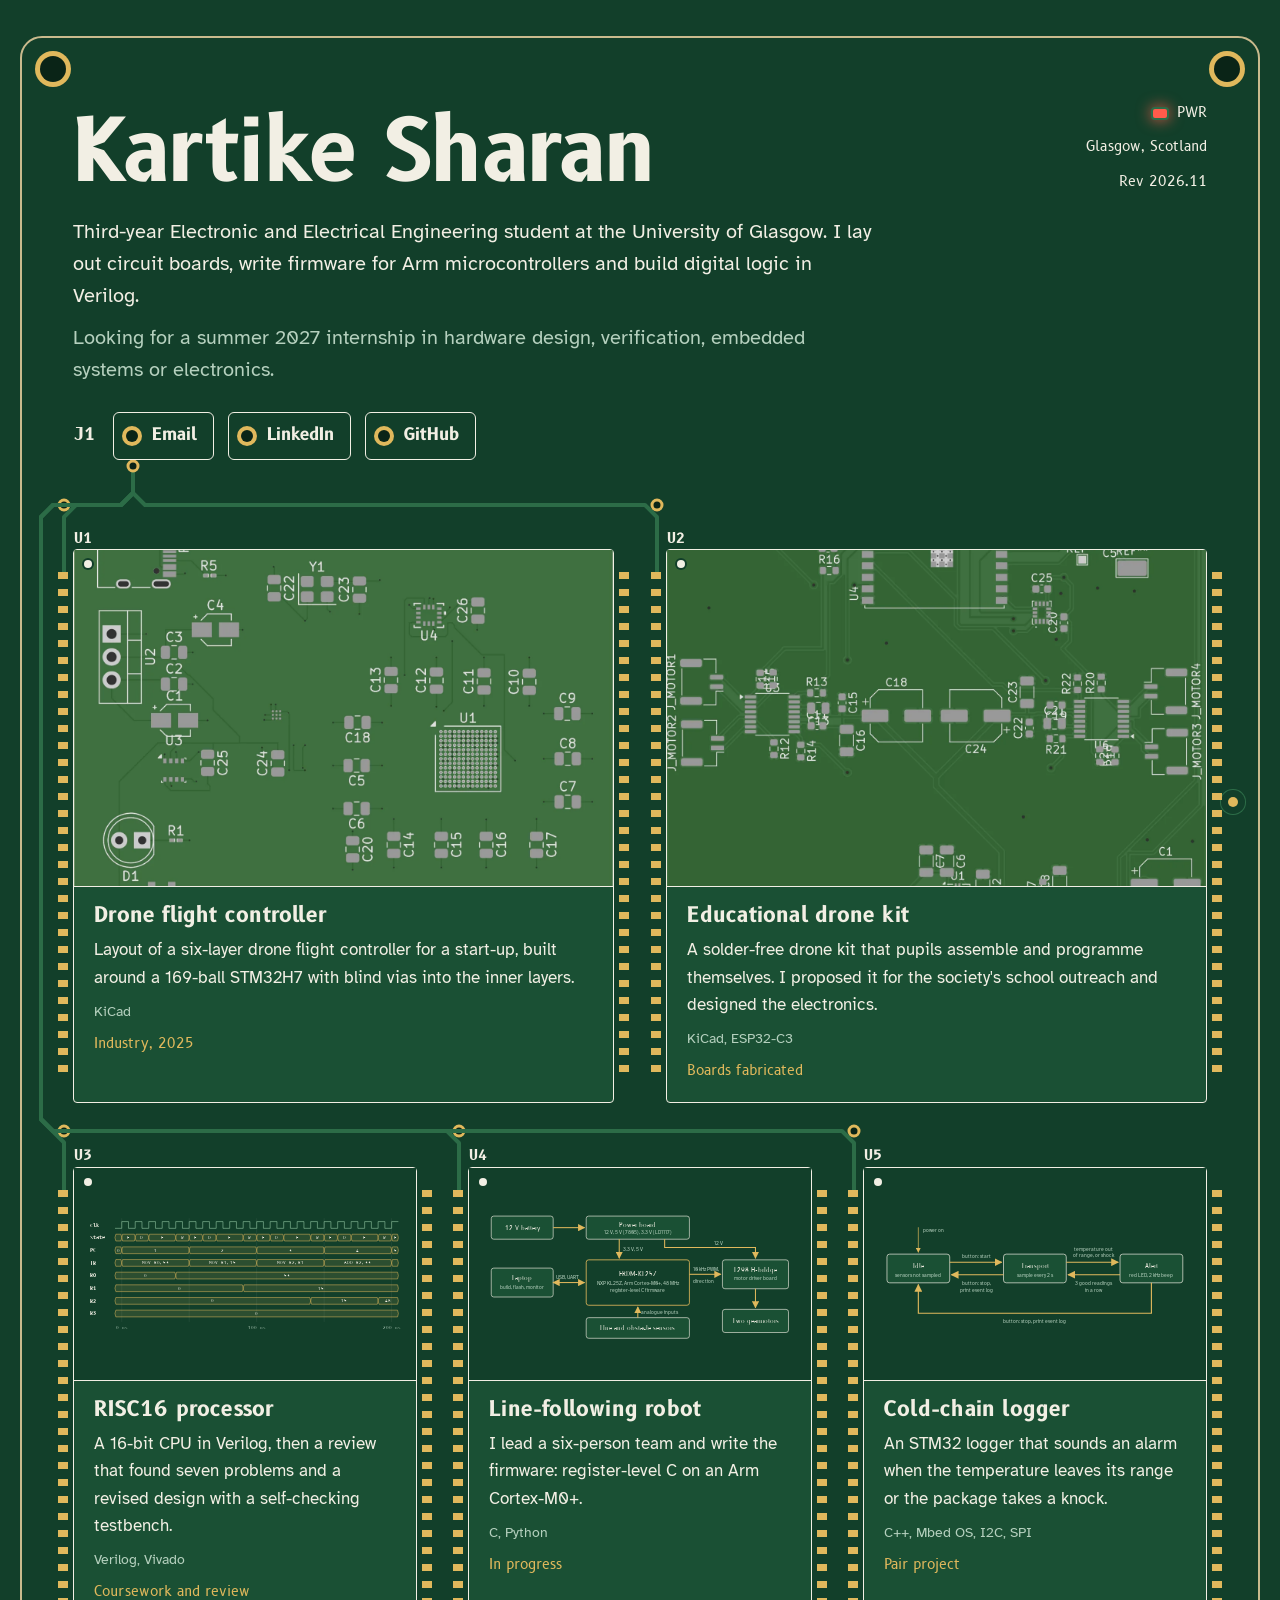
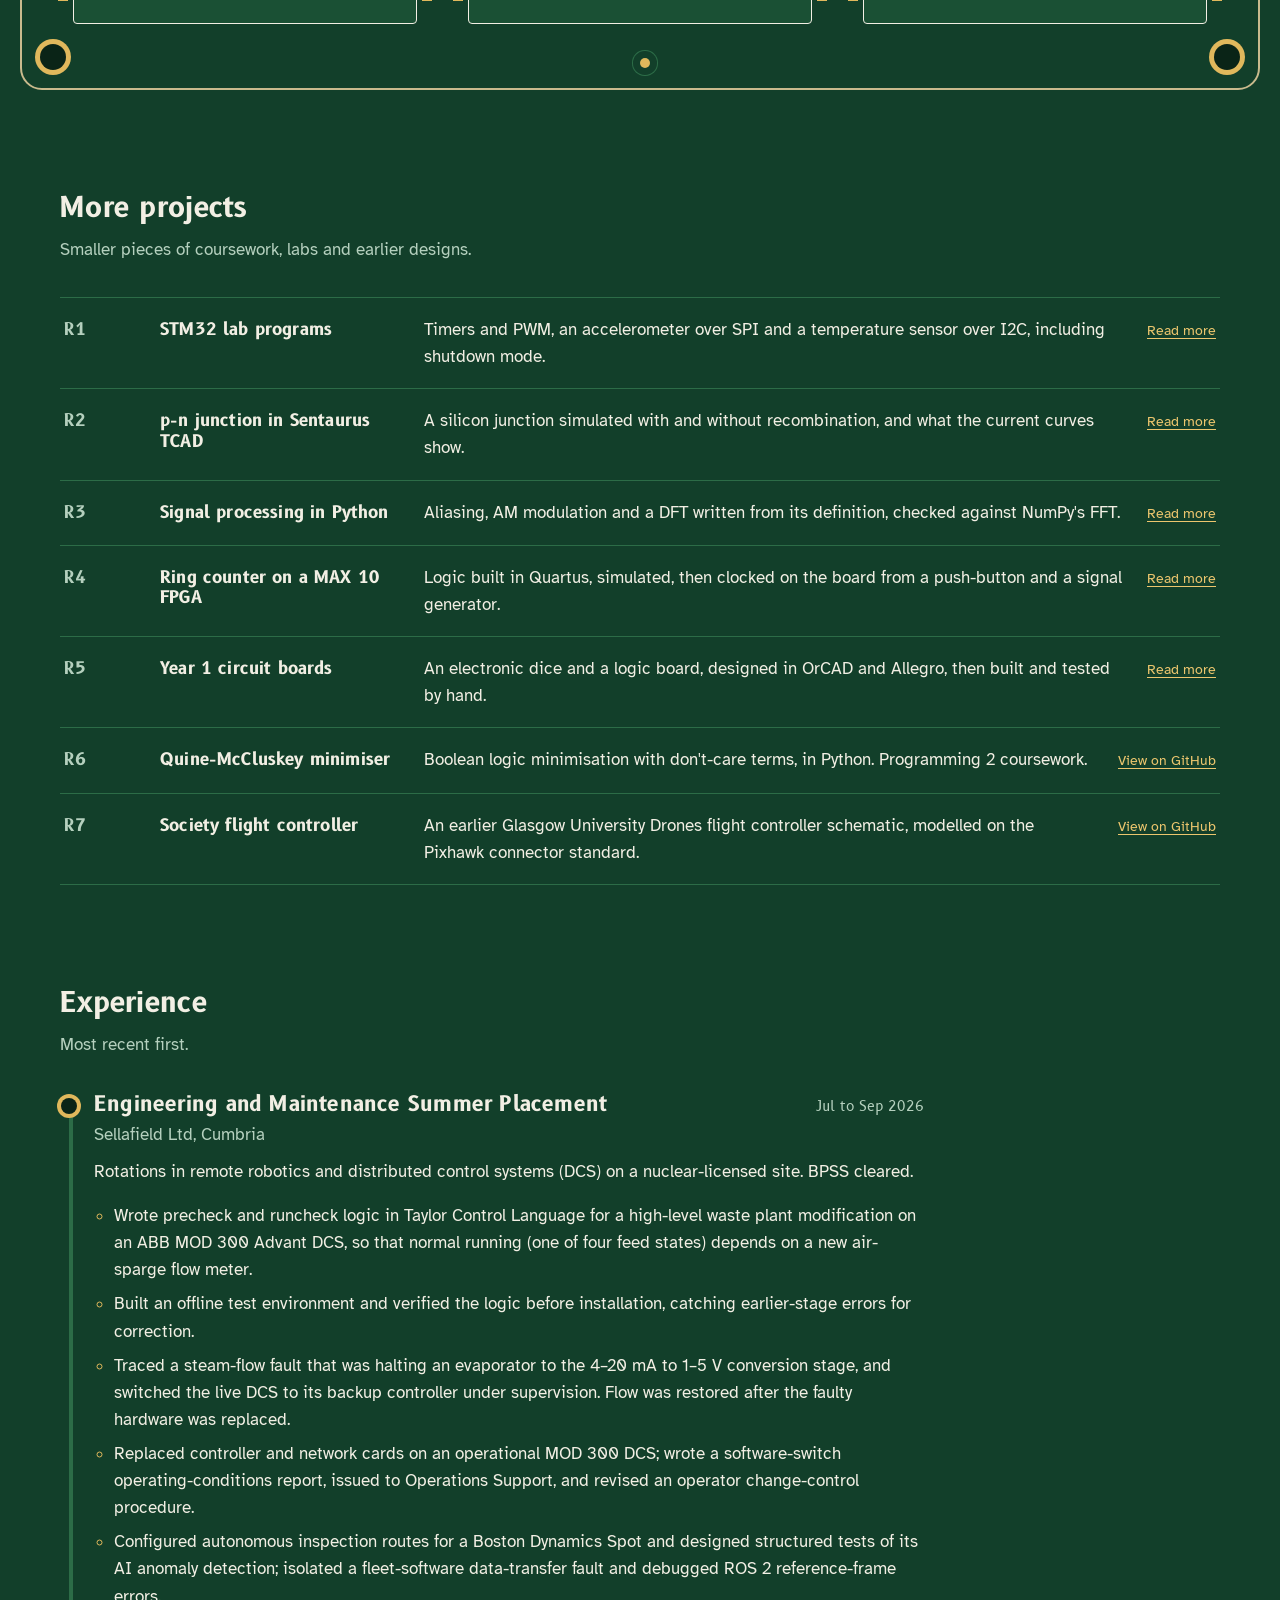
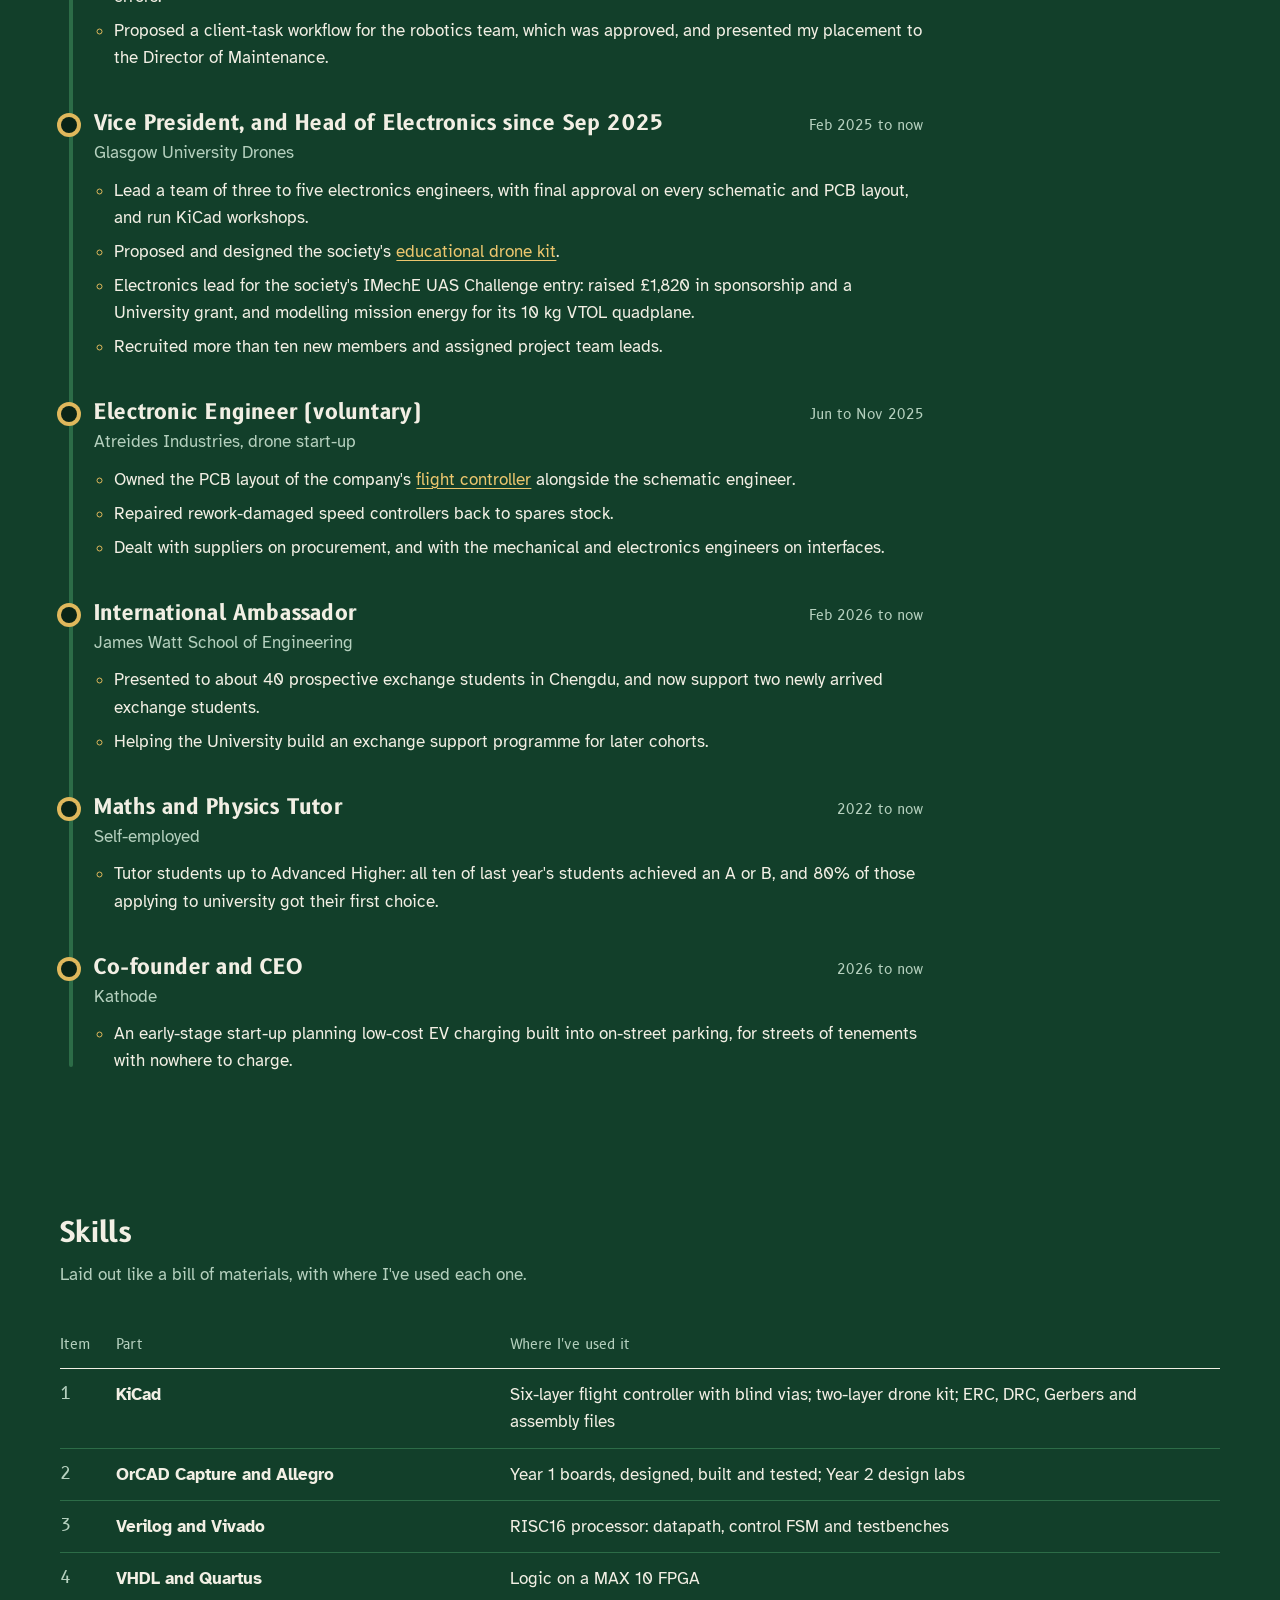
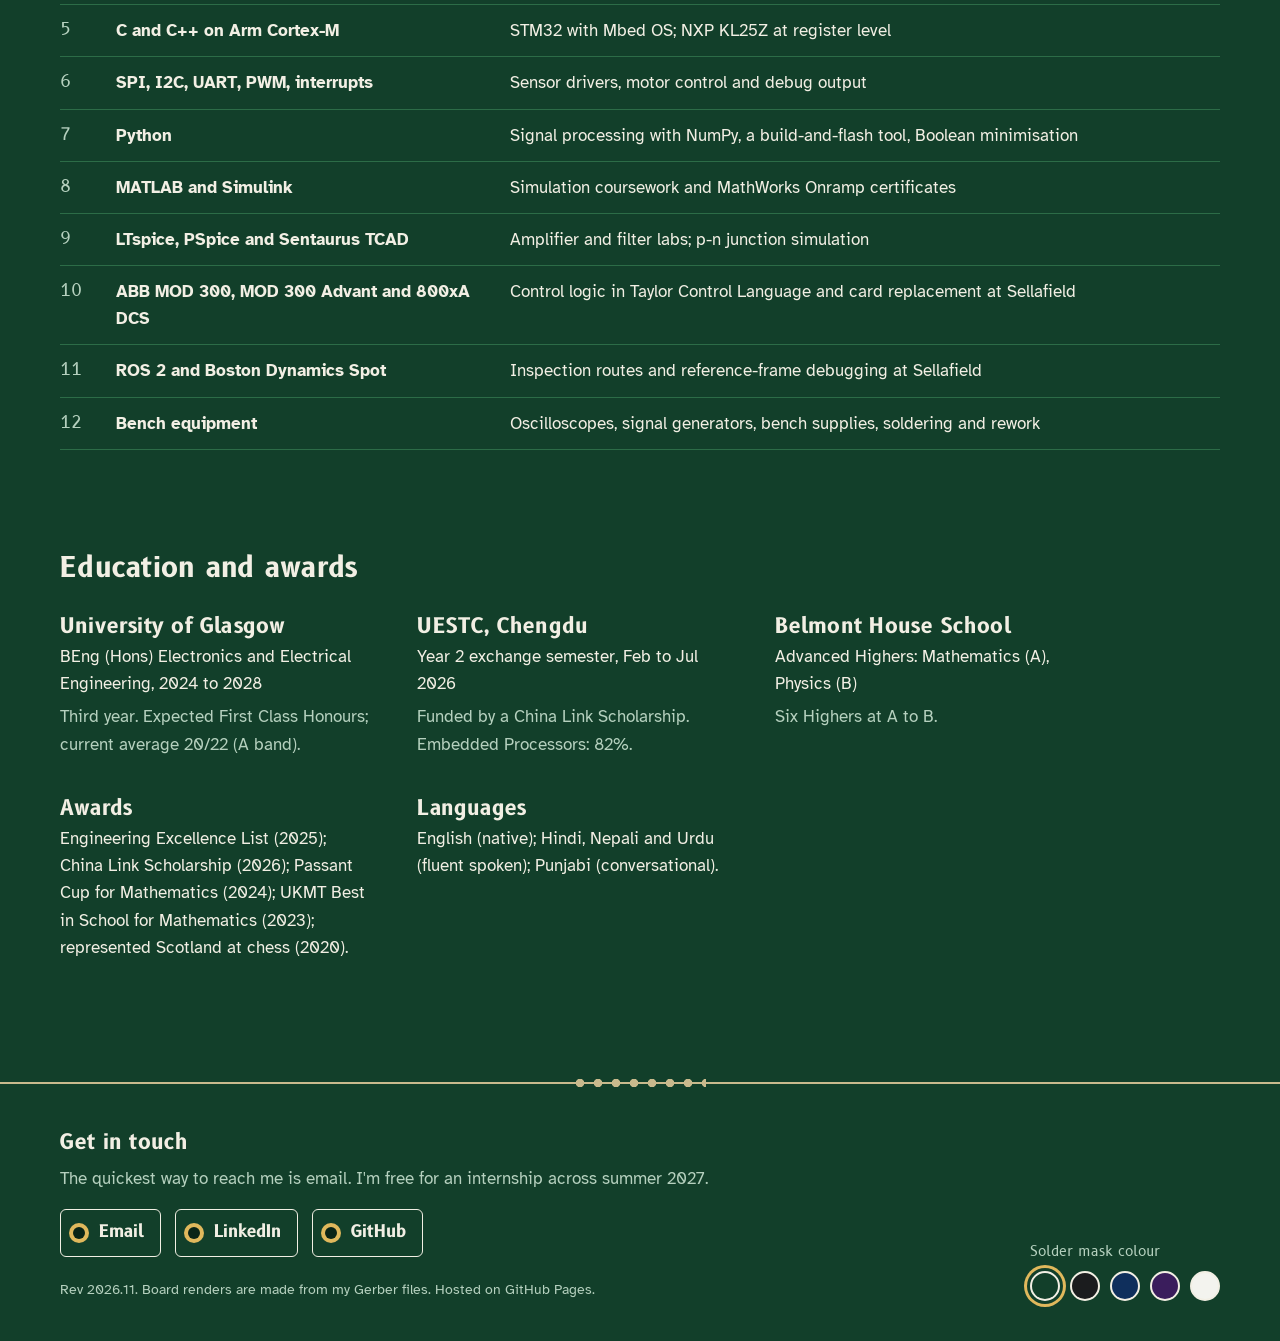
==== index.html @ c11e2cba "Portfolio site: PCB-themed home page and ten project pages" ====
<!doctype html>
<html lang="en-GB">
<head>
<meta charset="utf-8">
<meta name="viewport" content="width=device-width, initial-scale=1">
<title>Kartike Sharan: electronics, embedded systems and digital design</title>
<meta name="description" content="Kartike Sharan, a third-year Electronic and Electrical Engineering student at the University of Glasgow: PCB design, embedded firmware and digital hardware.">
<meta name="author" content="Kartike Sharan">
<meta name="theme-color" content="#123f2a">
<link rel="canonical" href="https://kartikesharan.github.io/">
<meta property="og:type" content="website">
<meta property="og:title" content="Kartike Sharan: electronics, embedded systems and digital design">
<meta property="og:description" content="Kartike Sharan, a third-year Electronic and Electrical Engineering student at the University of Glasgow: PCB design, embedded firmware and digital hardware.">
<meta property="og:url" content="https://kartikesharan.github.io/">
<meta property="og:image" content="https://kartikesharan.github.io/assets/img/og.png">
<meta name="twitter:card" content="summary_large_image">
<link rel="icon" href="favicon.svg" type="image/svg+xml">
<link rel="preload" href="assets/fonts/b612-latin-700-normal.woff2" as="font" type="font/woff2" crossorigin>
<link rel="preload" href="assets/fonts/atkinson-hyperlegible-latin-400-normal.woff2" as="font" type="font/woff2" crossorigin>
<link rel="stylesheet" href="assets/css/site.css">
<script>try{var m=localStorage.getItem('mask');if(m&&m!=='green')document.documentElement.setAttribute('data-mask',m);}catch(e){}</script>
</head>
<body>
<a class="skip" href="#main">Skip to content</a>
<main id="main">
<div class="board" id="projects">
  <span class="hole tl" aria-hidden="true"></span><span class="hole tr" aria-hidden="true"></span>
  <span class="hole bl" aria-hidden="true"></span><span class="hole br" aria-hidden="true"></span>
  <span class="fid a" aria-hidden="true"></span><span class="fid b" aria-hidden="true"></span>
  <svg class="traces" aria-hidden="true"></svg>
  <header class="titleblock">
    <div>
      <h1>Kartike Sharan</h1>
      <p class="intro">Third-year Electronic and Electrical Engineering student at the University of Glasgow. I lay out circuit boards, write firmware for Arm microcontrollers and build digital logic in Verilog.</p>
      <p class="intro">Looking for a summer 2027 internship in hardware design, verification, embedded systems or electronics.</p>
      <div class="connector">
  <span class="ref" aria-hidden="true">J1</span>
  <a class="pad-link" href="mailto:&#75;&#97;&#114;&#116;&#105;&#107;&#101;&#83;&#104;&#97;&#114;&#97;&#110;&#48;&#55;&#64;&#103;&#109;&#97;&#105;&#108;&#46;&#99;&#111;&#109;">Email</a>
  <a class="pad-link" href="https://www.linkedin.com/in/kartike-sharan/" rel="me">LinkedIn</a>
  <a class="pad-link" href="https://github.com/KartikeSharan" rel="me">GitHub</a>
</div>
    </div>
    <div class="status" aria-hidden="true">
      <span class="led"><i></i>PWR</span>
      <span>Glasgow, Scotland</span>
      <span>Rev 2026.11</span>
    </div>
  </header>
  <h2 class="label" style="position:absolute;width:1px;height:1px;overflow:hidden;clip:rect(0 0 0 0)">Projects</h2>
  <div class="parts">
<div class="part big">
  <a class="fp" href="projects/flight-controller.html">
    <span class="desig" aria-hidden="true">U1</span><span class="pin1" aria-hidden="true"></span>
    <figure><img src="assets/img/fc-top.webp" alt="" loading="eager"></figure>
    <div class="body">
      <h3>Drone flight controller</h3>
      <p>Layout of a six-layer drone flight controller for a start-up, built around a 169-ball STM32H7 with blind vias into the inner layers.</p>
      <p class="tools">KiCad</p>
      <span class="state">Industry, 2025</span>
    </div>
  </a>
</div>
<div class="part big">
  <a class="fp" href="projects/drone-kit.html">
    <span class="desig" aria-hidden="true">U2</span><span class="pin1" aria-hidden="true"></span>
    <figure><img src="assets/img/devkit-top.webp" alt="" loading="eager"></figure>
    <div class="body">
      <h3>Educational drone kit</h3>
      <p>A solder-free drone kit that pupils assemble and programme themselves. I proposed it for the society's school outreach and designed the electronics.</p>
      <p class="tools">KiCad, ESP32-C3</p>
      <span class="state">Boards fabricated</span>
    </div>
  </a>
</div>
<div class="part ">
  <a class="fp" href="projects/risc16-cpu.html">
    <span class="desig" aria-hidden="true">U3</span><span class="pin1" aria-hidden="true"></span>
    <figure><svg xmlns="http://www.w3.org/2000/svg" viewBox="0 0 744 274" class="wave" aria-hidden="true"><title>Waveform of the first four instructions</title>
<line class="wv-grid" x1="80.0" y1="4" x2="80.0" y2="250"/>
<line class="wv-grid" x1="240.0" y1="4" x2="240.0" y2="250"/>
<line class="wv-grid" x1="400.0" y1="4" x2="400.0" y2="250"/>
<line class="wv-grid" x1="560.0" y1="4" x2="560.0" y2="250"/>
<line class="wv-grid" x1="720.0" y1="4" x2="720.0" y2="250"/>
<text class="wv-name" x="4" y="24">clk</text>
<path class="wv-clk" d="M64.0,28 H80.0 V12 H96.0 V28 H112.0 V12 H128.0 V28 H144.0 V12 H160.0 V28 H176.0 V12 H192.0 V28 H208.0 V12 H224.0 V28 H240.0 V12 H256.0 V28 H272.0 V12 H288.0 V28 H304.0 V12 H320.0 V28 H336.0 V12 H352.0 V28 H368.0 V12 H384.0 V28 H400.0 V12 H416.0 V28 H432.0 V12 H448.0 V28 H464.0 V12 H480.0 V28 H496.0 V12 H512.0 V28 H528.0 V12 H544.0 V28 H560.0 V12 H576.0 V28 H592.0 V12 H608.0 V28 H624.0 V12 H640.0 V28 H656.0 V12 H672.0 V28 H688.0 V12 H704.0 V28 H720.0 V12 H736.0"/>
<text class="wv-name" x="4" y="54">state</text>
<path class="wv-bus" d="M66.0,42 H78.0 L80.0,50 L78.0,58 H66.0 L64.0,50 Z"/>
<path class="wv-bus" d="M82.0,42 H110.0 L112.0,50 L110.0,58 H82.0 L80.0,50 Z"/>
<text class="wv-val" x="96.0" y="53.5" text-anchor="middle">F</text>
<path class="wv-bus" d="M114.0,42 H142.0 L144.0,50 L142.0,58 H114.0 L112.0,50 Z"/>
<text class="wv-val" x="128.0" y="53.5" text-anchor="middle">D</text>
<path class="wv-bus" d="M146.0,42 H206.0 L208.0,50 L206.0,58 H146.0 L144.0,50 Z"/>
<text class="wv-val" x="176.0" y="53.5" text-anchor="middle">E</text>
<path class="wv-bus" d="M210.0,42 H238.0 L240.0,50 L238.0,58 H210.0 L208.0,50 Z"/>
<text class="wv-val" x="224.0" y="53.5" text-anchor="middle">W</text>
<path class="wv-bus" d="M242.0,42 H270.0 L272.0,50 L270.0,58 H242.0 L240.0,50 Z"/>
<text class="wv-val" x="256.0" y="53.5" text-anchor="middle">F</text>
<path class="wv-bus" d="M274.0,42 H302.0 L304.0,50 L302.0,58 H274.0 L272.0,50 Z"/>
<text class="wv-val" x="288.0" y="53.5" text-anchor="middle">D</text>
<path class="wv-bus" d="M306.0,42 H366.0 L368.0,50 L366.0,58 H306.0 L304.0,50 Z"/>
<text class="wv-val" x="336.0" y="53.5" text-anchor="middle">E</text>
<path class="wv-bus" d="M370.0,42 H398.0 L400.0,50 L398.0,58 H370.0 L368.0,50 Z"/>
<text class="wv-val" x="384.0" y="53.5" text-anchor="middle">W</text>
<path class="wv-bus" d="M402.0,42 H430.0 L432.0,50 L430.0,58 H402.0 L400.0,50 Z"/>
<text class="wv-val" x="416.0" y="53.5" text-anchor="middle">F</text>
<path class="wv-bus" d="M434.0,42 H462.0 L464.0,50 L462.0,58 H434.0 L432.0,50 Z"/>
<text class="wv-val" x="448.0" y="53.5" text-anchor="middle">D</text>
<path class="wv-bus" d="M466.0,42 H526.0 L528.0,50 L526.0,58 H466.0 L464.0,50 Z"/>
<text class="wv-val" x="496.0" y="53.5" text-anchor="middle">E</text>
<path class="wv-bus" d="M530.0,42 H558.0 L560.0,50 L558.0,58 H530.0 L528.0,50 Z"/>
<text class="wv-val" x="544.0" y="53.5" text-anchor="middle">W</text>
<path class="wv-bus" d="M562.0,42 H590.0 L592.0,50 L590.0,58 H562.0 L560.0,50 Z"/>
<text class="wv-val" x="576.0" y="53.5" text-anchor="middle">F</text>
<path class="wv-bus" d="M594.0,42 H622.0 L624.0,50 L622.0,58 H594.0 L592.0,50 Z"/>
<text class="wv-val" x="608.0" y="53.5" text-anchor="middle">D</text>
<path class="wv-bus" d="M626.0,42 H686.0 L688.0,50 L686.0,58 H626.0 L624.0,50 Z"/>
<text class="wv-val" x="656.0" y="53.5" text-anchor="middle">E</text>
<path class="wv-bus" d="M690.0,42 H718.0 L720.0,50 L718.0,58 H690.0 L688.0,50 Z"/>
<text class="wv-val" x="704.0" y="53.5" text-anchor="middle">W</text>
<path class="wv-bus" d="M722.0,42 H734.0 L736.0,50 L734.0,58 H722.0 L720.0,50 Z"/>
<text class="wv-val" x="728.0" y="53.5" text-anchor="middle">F</text>
<text class="wv-name" x="4" y="84">PC</text>
<path class="wv-bus" d="M66.0,72 H78.0 L80.0,80 L78.0,88 H66.0 L64.0,80 Z"/>
<text class="wv-val" x="72.0" y="83.5" text-anchor="middle">0</text>
<path class="wv-bus" d="M82.0,72 H238.0 L240.0,80 L238.0,88 H82.0 L80.0,80 Z"/>
<text class="wv-val" x="160.0" y="83.5" text-anchor="middle">1</text>
<path class="wv-bus" d="M242.0,72 H398.0 L400.0,80 L398.0,88 H242.0 L240.0,80 Z"/>
<text class="wv-val" x="320.0" y="83.5" text-anchor="middle">2</text>
<path class="wv-bus" d="M402.0,72 H558.0 L560.0,80 L558.0,88 H402.0 L400.0,80 Z"/>
<text class="wv-val" x="480.0" y="83.5" text-anchor="middle">3</text>
<path class="wv-bus" d="M562.0,72 H718.0 L720.0,80 L718.0,88 H562.0 L560.0,80 Z"/>
<text class="wv-val" x="640.0" y="83.5" text-anchor="middle">4</text>
<path class="wv-bus" d="M722.0,72 H734.0 L736.0,80 L734.0,88 H722.0 L720.0,80 Z"/>
<text class="wv-val" x="728.0" y="83.5" text-anchor="middle">5</text>
<text class="wv-name" x="4" y="114">IR</text>
<path class="wv-bus" d="M66.0,102 H78.0 L80.0,110 L78.0,118 H66.0 L64.0,110 Z"/>
<path class="wv-bus" d="M82.0,102 H238.0 L240.0,110 L238.0,118 H82.0 L80.0,110 Z"/>
<text class="wv-val" x="160.0" y="113.5" text-anchor="middle">MOV R0,53</text>
<path class="wv-bus" d="M242.0,102 H398.0 L400.0,110 L398.0,118 H242.0 L240.0,110 Z"/>
<text class="wv-val" x="320.0" y="113.5" text-anchor="middle">MOV R1,15</text>
<path class="wv-bus" d="M402.0,102 H558.0 L560.0,110 L558.0,118 H402.0 L400.0,110 Z"/>
<text class="wv-val" x="480.0" y="113.5" text-anchor="middle">MOV R2,R1</text>
<path class="wv-bus" d="M562.0,102 H718.0 L720.0,110 L718.0,118 H562.0 L560.0,110 Z"/>
<text class="wv-val" x="640.0" y="113.5" text-anchor="middle">ADD R2,33</text>
<path class="wv-bus" d="M722.0,102 H734.0 L736.0,110 L734.0,118 H722.0 L720.0,110 Z"/>
<text class="wv-name" x="4" y="144">R0</text>
<path class="wv-bus" d="M66.0,132 H206.0 L208.0,140 L206.0,148 H66.0 L64.0,140 Z"/>
<text class="wv-val" x="136.0" y="143.5" text-anchor="middle">0</text>
<path class="wv-bus" d="M210.0,132 H734.0 L736.0,140 L734.0,148 H210.0 L208.0,140 Z"/>
<text class="wv-val" x="472.0" y="143.5" text-anchor="middle">53</text>
<text class="wv-name" x="4" y="174">R1</text>
<path class="wv-bus" d="M66.0,162 H366.0 L368.0,170 L366.0,178 H66.0 L64.0,170 Z"/>
<text class="wv-val" x="216.0" y="173.5" text-anchor="middle">0</text>
<path class="wv-bus" d="M370.0,162 H734.0 L736.0,170 L734.0,178 H370.0 L368.0,170 Z"/>
<text class="wv-val" x="552.0" y="173.5" text-anchor="middle">15</text>
<text class="wv-name" x="4" y="204">R2</text>
<path class="wv-bus" d="M66.0,192 H526.0 L528.0,200 L526.0,208 H66.0 L64.0,200 Z"/>
<text class="wv-val" x="296.0" y="203.5" text-anchor="middle">0</text>
<path class="wv-bus" d="M530.0,192 H686.0 L688.0,200 L686.0,208 H530.0 L528.0,200 Z"/>
<text class="wv-val" x="608.0" y="203.5" text-anchor="middle">15</text>
<path class="wv-bus" d="M690.0,192 H734.0 L736.0,200 L734.0,208 H690.0 L688.0,200 Z"/>
<text class="wv-val" x="712.0" y="203.5" text-anchor="middle">48</text>
<text class="wv-name" x="4" y="234">R3</text>
<path class="wv-bus" d="M66.0,222 H734.0 L736.0,230 L734.0,238 H66.0 L64.0,230 Z"/>
<text class="wv-val" x="400.0" y="233.5" text-anchor="middle">0</text>
<text class="wv-axis" x="80.0" y="266" text-anchor="middle">0 ns</text>
<text class="wv-axis" x="400.0" y="266" text-anchor="middle">100 ns</text>
<text class="wv-axis" x="720.0" y="266" text-anchor="middle">200 ns</text>
</svg></figure>
    <div class="body">
      <h3>RISC16 processor</h3>
      <p>A 16-bit CPU in Verilog, then a review that found seven problems and a revised design with a self-checking testbench.</p>
      <p class="tools">Verilog, Vivado</p>
      <span class="state">Coursework and review</span>
    </div>
  </a>
</div>
<div class="part ">
  <a class="fp" href="projects/line-following-robot.html">
    <span class="desig" aria-hidden="true">U4</span><span class="pin1" aria-hidden="true"></span>
    <figure><svg xmlns="http://www.w3.org/2000/svg" viewBox="0 0 760 330" aria-hidden="true"><title>Block diagram of the line-following robot electronics</title>
<defs><marker id="rb-arr" viewBox="0 0 10 10" refX="9" refY="5" markerWidth="7" markerHeight="7" orient="auto-start-reverse"><path class="bd-arrow" d="M0,0 L10,5 L0,10 z"/></marker></defs>
<rect class="bd-box" x="20" y="24" width="150" height="56" rx="6"/>
<text class="bd-text" x="95" y="57" text-anchor="middle">12 V battery</text>
<rect class="bd-box" x="250" y="24" width="250" height="56" rx="6"/>
<text class="bd-text" x="375" y="50" text-anchor="middle">Power board</text>
<text class="bd-small" x="375" y="68" text-anchor="middle">12 V, 5 V (7805), 3.3 V (LD1117)</text>
<path class="bd-line" d="M170,52 H246" marker-end="url(#rb-arr)"/>
<rect class="bd-box" x="20" y="150" width="150" height="70" rx="6"/>
<text class="bd-text" x="95" y="180" text-anchor="middle">Laptop</text>
<text class="bd-small" x="95" y="200" text-anchor="middle">build, flash, monitor</text>
<rect class="bd-chip" x="250" y="130" width="250" height="110" rx="6"/>
<text class="bd-text" x="375" y="170" text-anchor="middle">FRDM-KL25Z</text>
<text class="bd-small" x="375" y="190" text-anchor="middle">NXP KL25Z, Arm Cortex-M0+, 48 MHz</text>
<text class="bd-small" x="375" y="208" text-anchor="middle">register-level C firmware</text>
<path class="bd-line" d="M170,185 H246" marker-start="url(#rb-arr)" marker-end="url(#rb-arr)"/>
<text class="bd-small" x="178" y="176">USB, UART</text>
<path class="bd-line" d="M330,80 V126" marker-end="url(#rb-arr)"/>
<text class="bd-small" x="338" y="108">3.3 V, 5 V</text>
<rect class="bd-box" x="580" y="130" width="160" height="70" rx="6"/>
<text class="bd-text" x="660" y="160" text-anchor="middle">L298 H-bridge</text>
<text class="bd-small" x="660" y="180" text-anchor="middle">motor driver board</text>
<path class="bd-line" d="M500,165 H576" marker-end="url(#rb-arr)"/>
<text class="bd-small" x="508" y="156">10 kHz PWM,</text>
<text class="bd-small" x="508" y="186">direction</text>
<path class="bd-line" d="M440,80 V100 H660 V126" marker-end="url(#rb-arr)"/>
<text class="bd-small" x="560" y="94">12 V</text>
<rect class="bd-box" x="580" y="250" width="160" height="56" rx="6"/>
<text class="bd-text" x="660" y="283" text-anchor="middle">Two gearmotors</text>
<path class="bd-line" d="M660,200 V246" marker-end="url(#rb-arr)"/>
<rect class="bd-box" x="250" y="270" width="250" height="50" rx="6"/>
<text class="bd-text" x="375" y="300" text-anchor="middle">Line and obstacle sensors</text>
<path class="bd-line" d="M375,270 V244" marker-end="url(#rb-arr)"/>
<text class="bd-small" x="383" y="262">analogue inputs</text>
</svg></figure>
    <div class="body">
      <h3>Line-following robot</h3>
      <p>I lead a six-person team and write the firmware: register-level C on an Arm Cortex-M0+.</p>
      <p class="tools">C, Python</p>
      <span class="state">In progress</span>
    </div>
  </a>
</div>
<div class="part ">
  <a class="fp" href="projects/cold-chain-logger.html">
    <span class="desig" aria-hidden="true">U5</span><span class="pin1" aria-hidden="true"></span>
    <figure><svg xmlns="http://www.w3.org/2000/svg" viewBox="0 0 700 270" aria-hidden="true"><title>State diagram of the cold-chain logger: idle, transport and alert</title>
<defs><marker id="ls-arr" viewBox="0 0 10 10" refX="9" refY="5" markerWidth="7" markerHeight="7" orient="auto-start-reverse"><path class="bd-arrow" d="M0,0 L10,5 L0,10 z"/></marker></defs>
<rect class="bd-box" x="20" y="90" width="140" height="64" rx="6"/>
<text class="bd-text" x="90" y="120" text-anchor="middle">Idle</text>
<text class="bd-small" x="90" y="140" text-anchor="middle">sensors not sampled</text>
<rect class="bd-box" x="280" y="90" width="140" height="64" rx="6"/>
<text class="bd-text" x="350" y="120" text-anchor="middle">Transport</text>
<text class="bd-small" x="350" y="140" text-anchor="middle">sample every 2 s</text>
<rect class="bd-box" x="540" y="90" width="140" height="64" rx="6"/>
<text class="bd-text" x="610" y="120" text-anchor="middle">Alert</text>
<text class="bd-small" x="610" y="140" text-anchor="middle">red LED, 2 kHz beep</text>
<path class="bd-line" d="M160,108 H276" marker-end="url(#ls-arr)"/>
<text class="bd-small" x="220" y="98" text-anchor="middle">button: start</text>
<path class="bd-line" d="M280,136 H164" marker-end="url(#ls-arr)"/>
<text class="bd-small" x="220" y="160" text-anchor="middle">button: stop,</text>
<text class="bd-small" x="220" y="175" text-anchor="middle">print event log</text>
<path class="bd-line" d="M420,108 H536" marker-end="url(#ls-arr)"/>
<text class="bd-small" x="480" y="82" text-anchor="middle">temperature out</text>
<text class="bd-small" x="480" y="97" text-anchor="middle">of range, or shock</text>
<path class="bd-line" d="M540,136 H424" marker-end="url(#ls-arr)"/>
<text class="bd-small" x="480" y="160" text-anchor="middle">3 good readings</text>
<text class="bd-small" x="480" y="175" text-anchor="middle">in a row</text>
<path class="bd-line" d="M610,154 V222 H90 V158" marker-end="url(#ls-arr)"/>
<text class="bd-small" x="350" y="244" text-anchor="middle">button: stop, print event log</text>
<path class="bd-line thin" d="M90,30 V86" marker-end="url(#ls-arr)"/>
<text class="bd-small" x="100" y="40">power on</text>
</svg></figure>
    <div class="body">
      <h3>Cold-chain logger</h3>
      <p>An STM32 logger that sounds an alarm when the temperature leaves its range or the package takes a knock.</p>
      <p class="tools">C++, Mbed OS, I2C, SPI</p>
      <span class="state">Pair project</span>
    </div>
  </a>
</div>
  </div>
</div>

<section class="section" id="more" aria-labelledby="more-h">
  <div class="wrap">
    <h2 id="more-h">More projects</h2>
    <p class="lede">Smaller pieces of coursework, labs and earlier designs.</p>
    <ul class="rows">
<li><div class="row"><span class="ref">R1</span><h3><a href="projects/stm32-labs.html">STM32 lab programs</a></h3><p>Timers and PWM, an accelerometer over SPI and a temperature sensor over I2C, including shutdown mode.</p><a class="go" href="projects/stm32-labs.html">Read more</a></div></li>
<li><div class="row"><span class="ref">R2</span><h3><a href="projects/tcad-pn-junction.html">p-n junction in Sentaurus TCAD</a></h3><p>A silicon junction simulated with and without recombination, and what the current curves show.</p><a class="go" href="projects/tcad-pn-junction.html">Read more</a></div></li>
<li><div class="row"><span class="ref">R3</span><h3><a href="projects/signal-processing.html">Signal processing in Python</a></h3><p>Aliasing, AM modulation and a DFT written from its definition, checked against NumPy's FFT.</p><a class="go" href="projects/signal-processing.html">Read more</a></div></li>
<li><div class="row"><span class="ref">R4</span><h3><a href="projects/ring-counter.html">Ring counter on a MAX 10 FPGA</a></h3><p>Logic built in Quartus, simulated, then clocked on the board from a push-button and a signal generator.</p><a class="go" href="projects/ring-counter.html">Read more</a></div></li>
<li><div class="row"><span class="ref">R5</span><h3><a href="projects/year1-pcbs.html">Year 1 circuit boards</a></h3><p>An electronic dice and a logic board, designed in OrCAD and Allegro, then built and tested by hand.</p><a class="go" href="projects/year1-pcbs.html">Read more</a></div></li>
<li><div class="row"><span class="ref">R6</span><h3><a href="https://github.com/KartikeSharan/engineering-projects/tree/main/quine-mccluskey">Quine-McCluskey minimiser</a></h3><p>Boolean logic minimisation with don't-care terms, in Python. Programming 2 coursework.</p><a class="go" href="https://github.com/KartikeSharan/engineering-projects/tree/main/quine-mccluskey">View on GitHub</a></div></li>
<li><div class="row"><span class="ref">R7</span><h3><a href="https://github.com/KartikeSharan/engineering-projects/tree/main/gud-flight-controller">Society flight controller</a></h3><p>An earlier Glasgow University Drones flight controller schematic, modelled on the Pixhawk connector standard.</p><a class="go" href="https://github.com/KartikeSharan/engineering-projects/tree/main/gud-flight-controller">View on GitHub</a></div></li>
    </ul>
  </div>
</section>

<section class="section" id="experience" aria-labelledby="exp-h">
  <div class="wrap">
    <h2 id="exp-h">Experience</h2>
    <p class="lede">Most recent first.</p>
    <ol class="timeline">
<li>
  <div class="role-head"><h3>Engineering and Maintenance Summer Placement</h3><span class="when">Jul to Sep 2026</span></div>
  <p class="org">Sellafield Ltd, Cumbria</p>
  <p>Rotations in remote robotics and distributed control systems (DCS) on a nuclear-licensed site. BPSS cleared.</p>
  <ul>
<li>Wrote precheck and runcheck logic in Taylor Control Language for a high-level waste plant modification on an ABB MOD 300 Advant DCS, so that normal running (one of four feed states) depends on a new air-sparge flow meter.</li>
<li>Built an offline test environment and verified the logic before installation, catching earlier-stage errors for correction.</li>
<li>Traced a steam-flow fault that was halting an evaporator to the 4–20 mA to 1–5 V conversion stage, and switched the live DCS to its backup controller under supervision. Flow was restored after the faulty hardware was replaced.</li>
<li>Replaced controller and network cards on an operational MOD 300 DCS; wrote a software-switch operating-conditions report, issued to Operations Support, and revised an operator change-control procedure.</li>
<li>Configured autonomous inspection routes for a Boston Dynamics Spot and designed structured tests of its AI anomaly detection; isolated a fleet-software data-transfer fault and debugged ROS 2 reference-frame errors.</li>
<li>Proposed a client-task workflow for the robotics team, which was approved, and presented my placement to the Director of Maintenance.</li>
  </ul>
</li>
<li>
  <div class="role-head"><h3>Vice President, and Head of Electronics since Sep 2025</h3><span class="when">Feb 2025 to now</span></div>
  <p class="org">Glasgow University Drones</p>
  
  <ul>
<li>Lead a team of three to five electronics engineers, with final approval on every schematic and PCB layout, and run KiCad workshops.</li>
<li>Proposed and designed the society's <a href="projects/drone-kit.html">educational drone kit</a>.</li>
<li>Electronics lead for the society's IMechE UAS Challenge entry: raised £1,820 in sponsorship and a University grant, and modelling mission energy for its 10 kg VTOL quadplane.</li>
<li>Recruited more than ten new members and assigned project team leads.</li>
  </ul>
</li>
<li>
  <div class="role-head"><h3>Electronic Engineer (voluntary)</h3><span class="when">Jun to Nov 2025</span></div>
  <p class="org">Atreides Industries, drone start-up</p>
  
  <ul>
<li>Owned the PCB layout of the company's <a href="projects/flight-controller.html">flight controller</a> alongside the schematic engineer.</li>
<li>Repaired rework-damaged speed controllers back to spares stock.</li>
<li>Dealt with suppliers on procurement, and with the mechanical and electronics engineers on interfaces.</li>
  </ul>
</li>
<li>
  <div class="role-head"><h3>International Ambassador</h3><span class="when">Feb 2026 to now</span></div>
  <p class="org">James Watt School of Engineering</p>
  
  <ul>
<li>Presented to about 40 prospective exchange students in Chengdu, and now support two newly arrived exchange students.</li>
<li>Helping the University build an exchange support programme for later cohorts.</li>
  </ul>
</li>
<li>
  <div class="role-head"><h3>Maths and Physics Tutor</h3><span class="when">2022 to now</span></div>
  <p class="org">Self-employed</p>
  
  <ul>
<li>Tutor students up to Advanced Higher: all ten of last year's students achieved an A or B, and 80% of those applying to university got their first choice.</li>
  </ul>
</li>
<li>
  <div class="role-head"><h3>Co-founder and CEO</h3><span class="when">2026 to now</span></div>
  <p class="org">Kathode</p>
  
  <ul>
<li>An early-stage start-up planning low-cost EV charging built into on-street parking, for streets of tenements with nowhere to charge.</li>
  </ul>
</li>
    </ol>
  </div>
</section>

<section class="section" id="skills" aria-labelledby="skills-h">
  <div class="wrap">
    <h2 id="skills-h">Skills</h2>
    <p class="lede">Laid out like a bill of materials, with where I've used each one.</p>
    <table class="bom">
      <thead><tr><th scope="col">Item</th><th scope="col">Part</th><th scope="col">Where I've used it</th></tr></thead>
      <tbody>
<tr><td>1</td><td>KiCad</td><td>Six-layer flight controller with blind vias; two-layer drone kit; ERC, DRC, Gerbers and assembly files</td></tr>
<tr><td>2</td><td>OrCAD Capture and Allegro</td><td>Year 1 boards, designed, built and tested; Year 2 design labs</td></tr>
<tr><td>3</td><td>Verilog and Vivado</td><td>RISC16 processor: datapath, control FSM and testbenches</td></tr>
<tr><td>4</td><td>VHDL and Quartus</td><td>Logic on a MAX 10 FPGA</td></tr>
<tr><td>5</td><td>C and C++ on Arm Cortex-M</td><td>STM32 with Mbed OS; NXP KL25Z at register level</td></tr>
<tr><td>6</td><td>SPI, I2C, UART, PWM, interrupts</td><td>Sensor drivers, motor control and debug output</td></tr>
<tr><td>7</td><td>Python</td><td>Signal processing with NumPy, a build-and-flash tool, Boolean minimisation</td></tr>
<tr><td>8</td><td>MATLAB and Simulink</td><td>Simulation coursework and MathWorks Onramp certificates</td></tr>
<tr><td>9</td><td>LTspice, PSpice and Sentaurus TCAD</td><td>Amplifier and filter labs; p-n junction simulation</td></tr>
<tr><td>10</td><td>ABB MOD 300, MOD 300 Advant and 800xA DCS</td><td>Control logic in Taylor Control Language and card replacement at Sellafield</td></tr>
<tr><td>11</td><td>ROS 2 and Boston Dynamics Spot</td><td>Inspection routes and reference-frame debugging at Sellafield</td></tr>
<tr><td>12</td><td>Bench equipment</td><td>Oscilloscopes, signal generators, bench supplies, soldering and rework</td></tr>
      </tbody>
    </table>
  </div>
</section>

<section class="section" id="education" aria-labelledby="edu-h">
  <div class="wrap">
    <h2 id="edu-h" style="margin-bottom:28px">Education and awards</h2>
    <div class="edu">
      <div>
        <h3>University of Glasgow</h3>
        <p>BEng (Hons) Electronics and Electrical Engineering, 2024 to 2028</p>
        <p class="muted">Third year. Expected First Class Honours; current average 20/22 (A band).</p>
      </div>
      <div>
        <h3>UESTC, Chengdu</h3>
        <p>Year 2 exchange semester, Feb to Jul 2026</p>
        <p class="muted">Funded by a China Link Scholarship. Embedded Processors: 82%.</p>
      </div>
      <div>
        <h3>Belmont House School</h3>
        <p>Advanced Highers: Mathematics (A), Physics (B)</p>
        <p class="muted">Six Highers at A to B.</p>
      </div>
      <div>
        <h3>Awards</h3>
        <p>Engineering Excellence List (2025); China Link Scholarship (2026); Passant Cup for Mathematics (2024); UKMT Best in School for Mathematics (2023); represented Scotland at chess (2020).</p>
      </div>
      <div>
        <h3>Languages</h3>
        <p>English (native); Hindi, Nepali and Urdu (fluent spoken); Punjabi (conversational).</p>
      </div>
    </div>
  </div>
</section>
</main>
<footer class="foot">
  <div class="wrap">
    <div>
      <h2>Get in touch</h2>
      <p class="muted">The quickest way to reach me is email. I'm free for an internship across summer 2027.</p>
      <div class="connector">
  
  <a class="pad-link" href="mailto:&#75;&#97;&#114;&#116;&#105;&#107;&#101;&#83;&#104;&#97;&#114;&#97;&#110;&#48;&#55;&#64;&#103;&#109;&#97;&#105;&#108;&#46;&#99;&#111;&#109;">Email</a>
  <a class="pad-link" href="https://www.linkedin.com/in/kartike-sharan/" rel="me">LinkedIn</a>
  <a class="pad-link" href="https://github.com/KartikeSharan" rel="me">GitHub</a>
</div>
      <small>Rev 2026.11. Board renders are made from my Gerber files. Hosted on GitHub Pages.</small>
    </div>
    <fieldset class="mask-picker">
      <legend>Solder mask colour</legend>
      <div class="swatches">
      <button type="button" data-mask="green" style="--sw:#123f2a" aria-pressed="true"><span class="label">Green</span></button>
      <button type="button" data-mask="black" style="--sw:#1b1c1e" aria-pressed="false"><span class="label">Matte black</span></button>
      <button type="button" data-mask="blue" style="--sw:#0f2f5c" aria-pressed="false"><span class="label">Blue</span></button>
      <button type="button" data-mask="purple" style="--sw:#3a1d5c" aria-pressed="false"><span class="label">Purple</span></button>
      <button type="button" data-mask="white" style="--sw:#f3f3ee" aria-pressed="false"><span class="label">White</span></button>
      </div>
    </fieldset>
  </div>
</footer>
<script src="assets/js/site.js" defer></script>
</body>
</html>
---- assets/css/site.css ----
/* Kartike Sharan: portfolio
   The page is styled as a printed circuit board: solder mask for the
   background, copper pour under the mask for panels, gold pads and
   white silkscreen. The solder mask colour can be changed in the footer. */

@font-face { font-family: "B612"; src: url("../fonts/b612-latin-400-normal.woff2") format("woff2"); font-weight: 400; font-display: swap; }
@font-face { font-family: "B612"; src: url("../fonts/b612-latin-700-normal.woff2") format("woff2"); font-weight: 700; font-display: swap; }
@font-face { font-family: "B612 Mono"; src: url("../fonts/b612-mono-latin-400-normal.woff2") format("woff2"); font-weight: 400; font-display: swap; }
@font-face { font-family: "B612 Mono"; src: url("../fonts/b612-mono-latin-700-normal.woff2") format("woff2"); font-weight: 700; font-display: swap; }
@font-face { font-family: "Atkinson Hyperlegible"; src: url("../fonts/atkinson-hyperlegible-latin-400-normal.woff2") format("woff2"); font-weight: 400; font-display: swap; }
@font-face { font-family: "Atkinson Hyperlegible"; src: url("../fonts/atkinson-hyperlegible-latin-700-normal.woff2") format("woff2"); font-weight: 700; font-display: swap; }
@font-face { font-family: "Atkinson Hyperlegible"; src: url("../fonts/atkinson-hyperlegible-latin-400-italic.woff2") format("woff2"); font-weight: 400; font-style: italic; font-display: swap; }

/* ---------- Tokens: green solder mask (default) ---------- */
:root {
  --mask: #123f2a;      /* solder mask over bare laminate */
  --pour: #1a5034;      /* solder mask over a copper pour: slightly lighter */
  --trace: #2c6c47;     /* copper traces seen through the mask */
  --trace-hi: #a6dcb6;  /* second data series, highlighted traces */
  --pad: #e0b85c;       /* exposed ENIG pads */
  --link: #ecc66e;      /* link text */
  --silk: #f2efe4;      /* silkscreen ink: headings and body text */
  --muted: #b5d0be;     /* secondary text */
  --edge: #c9ba8d;      /* FR4 board edge */
  --hole: #0a2417;      /* drilled holes */
  --grid: rgba(242, 239, 228, 0.14);
  --led: #ff5b4b;
  --accent-text: var(--pad);  /* gold used for text; darker on a white mask */

  --font-silk: "B612", "Segoe UI", system-ui, sans-serif;
  --font-mono: "B612 Mono", ui-monospace, "SFMono-Regular", Menlo, monospace;
  --font-body: "Atkinson Hyperlegible", "Segoe UI", system-ui, sans-serif;

  --step--1: 0.875rem;
  --step-0: 1.0625rem;
  --step-1: 1.3125rem;
  --step-2: 1.75rem;
  --step-3: 2.5rem;
  --measure: 66ch;
  --page: 1160px;
  --gutter: clamp(16px, 4vw, 40px);
  color-scheme: dark;
}

/* Other solder mask colours a fab would offer */
:root[data-mask="black"] {
  --mask: #1b1c1e; --pour: #26282b; --trace: #3a3d42; --trace-hi: #cfd2d8;
  --pad: #e2bb60; --link: #ecc870; --silk: #f2f2ee; --muted: #babec5;
  --hole: #0b0b0c; --grid: rgba(242, 242, 238, 0.13);
}
:root[data-mask="blue"] {
  --mask: #0f2f5c; --pour: #163c70; --trace: #25518b; --trace-hi: #bcd1f1;
  --pad: #e4bd62; --link: #f0ca71; --silk: #f4f4ef; --muted: #bfcde7;
  --hole: #081a33; --grid: rgba(244, 244, 239, 0.14);
}
:root[data-mask="purple"] {
  --mask: #3a1d5c; --pour: #47276d; --trace: #5c3986; --trace-hi: #ddcbf3;
  --pad: #e6c065; --link: #f2cd74; --silk: #f7f3fb; --muted: #d6c8ea;
  --hole: #200e35; --grid: rgba(247, 243, 251, 0.14);
}
:root[data-mask="white"] {
  --mask: #f3f3ee; --pour: #e6e6de; --trace: #d2d2c8; --trace-hi: #55554d;
  --pad: #c9a24a; --link: #7a580c; --silk: #1a1a1a; --muted: #4b4b46;
  --edge: #bfae7c; --hole: #2b2b2b; --grid: rgba(26, 26, 26, 0.12);
  --accent-text: #7a580c;
  color-scheme: light;
}

/* ---------- Base ---------- */
*, *::before, *::after { box-sizing: border-box; }
html { -webkit-text-size-adjust: 100%; text-size-adjust: 100%; }
body {
  margin: 0;
  background: var(--mask);
  color: var(--silk);
  font-family: var(--font-body);
  font-size: var(--step-0);
  line-height: 1.6;
  transition: background-color 0.25s ease, color 0.25s ease;
}
img, svg { max-width: 100%; }
img { height: auto; display: block; }
a { color: var(--link); text-underline-offset: 0.18em; text-decoration-thickness: 1px; }
a:hover { text-decoration-thickness: 2px; }
:focus-visible { outline: 3px solid var(--pad); outline-offset: 3px; border-radius: 2px; }
::selection { background: var(--pad); color: var(--hole); }

h1, h2, h3 { font-family: var(--font-silk); font-weight: 700; line-height: 1.2; margin: 0; letter-spacing: 0.01em; }
h2 { font-size: var(--step-2); }
h3 { font-size: var(--step-1); }
p { margin: 0 0 1em; }
ul { margin: 0 0 1em; padding-left: 1.2em; }
li { margin-bottom: 0.4em; }
li::marker { color: var(--accent-text); }
strong { font-weight: 700; }

.skip {
  position: absolute; left: 8px; top: -60px; z-index: 10;
  background: var(--pad); color: var(--hole); padding: 8px 14px; font-weight: 700;
}
.skip:focus { top: 8px; }

.wrap { width: min(var(--page), 100% - 2 * var(--gutter)); margin-inline: auto; }
.prose { max-width: var(--measure); }
.muted { color: var(--muted); }
.ref { font-family: var(--font-mono); font-weight: 700; color: var(--silk); }

/* ---------- The board (home page) ---------- */
.board {
  position: relative;
  margin: clamp(16px, 3vw, 36px) auto 0;
  width: min(var(--page) + 80px, 100% - 16px);
  padding: clamp(28px, 5vw, 64px) clamp(20px, 4vw, 56px) clamp(36px, 5vw, 64px);
  border: 2px solid var(--edge);
  border-radius: 22px;
}
/* mounting holes in the four corners */
.hole {
  position: absolute; width: 26px; height: 26px; border-radius: 50%;
  background: var(--hole);
  box-shadow: 0 0 0 5px var(--pad);
}
.hole.tl { top: 18px; left: 18px; }
.hole.tr { top: 18px; right: 18px; }
.hole.bl { bottom: 18px; left: 18px; }
.hole.br { bottom: 18px; right: 18px; }

/* fiducial marks for pick-and-place cameras */
.fid {
  position: absolute; width: 10px; height: 10px; border-radius: 50%;
  background: var(--pad); box-shadow: 0 0 0 7px var(--mask), 0 0 0 8px var(--trace);
}
.fid.a { top: 46%; right: 20px; }
.fid.b { bottom: 20px; left: 50%; }

.titleblock { position: relative; z-index: 2; display: grid; gap: 22px; grid-template-columns: 1fr auto; align-items: start; }
.titleblock h1 {
  font-size: clamp(2.6rem, 7.2vw, 5.4rem);
  line-height: 1;
  letter-spacing: -0.01em;
  margin: 10px 0 18px;
}
.intro { font-size: clamp(1.0625rem, 1.6vw, 1.25rem); max-width: 40em; margin: 0 0 10px; }
.intro + .intro { color: var(--muted); }

.status { display: grid; justify-items: end; gap: 12px; text-align: right; font-family: var(--font-silk); color: var(--silk); font-size: var(--step--1); }
.led { display: inline-flex; align-items: center; gap: 10px; }
.led i {
  width: 14px; height: 9px; border-radius: 2px; display: inline-block;
  background: color-mix(in srgb, var(--led) 30%, var(--mask));
  box-shadow: 0 0 0 2px var(--trace);
  transition: background-color 0.3s ease, box-shadow 0.3s ease;
}
.led.on i { background: var(--led); box-shadow: 0 0 0 2px var(--trace), 0 0 14px 3px color-mix(in srgb, var(--led) 70%, transparent); }

/* J1: the contact connector, one pad per link */
.connector { position: relative; z-index: 2; display: flex; flex-wrap: wrap; align-items: center; gap: 14px; margin-top: 26px; }
.connector .ref { margin-right: 4px; }
.pad-link {
  display: inline-flex; align-items: center; gap: 10px;
  padding: 9px 16px 9px 12px;
  border: 1.5px solid var(--silk);
  border-radius: 6px;
  color: var(--silk); text-decoration: none; font-family: var(--font-silk); font-weight: 700;
  background: var(--mask);
}
.pad-link::before {
  content: ""; width: 12px; height: 12px; border-radius: 50%;
  background: var(--hole); box-shadow: 0 0 0 4px var(--pad);
  margin-right: 4px;
}
.pad-link:hover { border-color: var(--accent-text); color: var(--accent-text); }

/* Traces: drawn by site.js between the title block and each component */
.traces { position: absolute; inset: 0; width: 100%; height: 100%; z-index: 1; pointer-events: none; overflow: visible; }
.traces path { fill: none; stroke: var(--trace); stroke-width: 4; stroke-linecap: round; stroke-linejoin: round; transition: stroke 0.2s ease; }
.traces circle.via { fill: var(--hole); stroke: var(--pad); stroke-width: 3; }
.traces path.hot { stroke: var(--pad); }
.traces.drawing path { stroke-dasharray: var(--len); stroke-dashoffset: var(--len); animation: draw 0.9s ease-out forwards; animation-delay: var(--delay, 0s); }
.traces.drawing circle.via { opacity: 0; animation: appear 0.2s ease-out forwards; animation-delay: var(--delay, 0s); }
@keyframes draw { to { stroke-dashoffset: 0; } }
@keyframes appear { to { opacity: 1; } }

/* Components: the featured projects, drawn as footprints */
.parts { position: relative; z-index: 2; display: grid; gap: clamp(40px, 5vw, 64px) clamp(28px, 4vw, 56px); grid-template-columns: repeat(6, 1fr); margin-top: clamp(56px, 7vw, 90px); }
.part { grid-column: span 2; }
.part.big { grid-column: span 3; }

.fp {
  position: relative; display: block; height: 100%;
  padding: 0 0 18px;
  color: var(--silk); text-decoration: none;
  border: 1.5px solid var(--silk);
  border-radius: 4px;
  background: var(--pour);
}
/* pads along both sides of the outline */
.fp::before, .fp::after {
  content: ""; position: absolute; top: 22px; bottom: 22px; width: 10px;
  background: repeating-linear-gradient(to bottom, var(--pad) 0 7px, transparent 7px 17px);
}
.fp::before { left: -16px; }
.fp::after { right: -16px; }
.fp .desig {
  position: absolute; top: -1.6em; left: 0;
  font-family: var(--font-mono); font-weight: 700; font-size: var(--step--1); color: var(--silk);
}
.fp .pin1 { position: absolute; z-index: 1; top: 10px; left: 10px; width: 8px; height: 8px; border-radius: 50%; background: var(--silk); box-shadow: 0 0 0 2px var(--mask); }
.fp figure { position: relative; margin: 0; aspect-ratio: 16 / 10; display: grid; place-items: center; overflow: hidden; border-bottom: 1.5px solid var(--silk); background: var(--mask); }
.fp figure > img { position: absolute; inset: 0; width: 100%; height: 100%; object-fit: cover; }
.fp figure > svg { width: 100%; height: 100%; padding: 14px; }
.fp .body { padding: 16px 20px 0; }
.fp h3 { margin-bottom: 8px; }
.fp p { margin: 0 0 10px; }
.fp .tools { font-size: var(--step--1); color: var(--muted); margin: 0; }
.fp .state { display: inline-block; margin-top: 10px; font-size: var(--step--1); font-family: var(--font-silk); color: var(--accent-text); }
.fp:hover, .fp:focus-visible { border-color: var(--accent-text); }
.fp:hover h3, .fp:focus-visible h3 { color: var(--accent-text); }

/* ---------- Sections below the board ---------- */
.section { padding-block: clamp(56px, 8vw, 104px) 0; }
.section > .wrap > h2 { margin-bottom: 10px; }
.section .lede { color: var(--muted); max-width: var(--measure); margin-bottom: 34px; }

/* More projects: listed like passives in a BOM, one row each */
.rows { list-style: none; margin: 0; padding: 0; border-top: 1.5px solid var(--trace); }
.rows li { margin: 0; border-bottom: 1.5px solid var(--trace); }
.row { display: grid; grid-template-columns: 4.5rem minmax(0, 15rem) minmax(0, 1fr) auto; gap: 8px 24px; align-items: baseline; padding: 18px 4px; }
.row .ref { color: var(--muted); }
.row h3 { font-size: var(--step-0); }
.row h3 a { color: var(--silk); text-decoration: none; }
.row h3 a:hover { color: var(--accent-text); text-decoration: underline; }
.row p { margin: 0; }
.row .go { white-space: nowrap; font-size: var(--step--1); }

/* Experience: a single trace with a via at each role, newest first */
.timeline { list-style: none; margin: 0; padding: 0 0 0 34px; position: relative; max-width: 54rem; }
.timeline::before { content: ""; position: absolute; left: 9px; top: 8px; bottom: 8px; width: 4px; background: var(--trace); border-radius: 2px; }
.timeline > li { position: relative; margin: 0 0 40px; }
.timeline > li::before {
  content: ""; position: absolute; left: -33px; top: 6px; width: 16px; height: 16px; border-radius: 50%;
  background: var(--hole); box-shadow: 0 0 0 4px var(--pad);
}
.role-head { display: flex; flex-wrap: wrap; justify-content: space-between; gap: 2px 18px; align-items: baseline; }
.role-head .when { font-family: var(--font-silk); font-size: var(--step--1); color: var(--muted); }
.timeline .org { margin: 2px 0 10px; color: var(--muted); }
.timeline ul { margin-top: 8px; }

/* Skills, laid out as a bill of materials */
.bom { width: 100%; border-collapse: collapse; font-size: var(--step-0); }
.bom caption { text-align: left; color: var(--muted); padding-bottom: 14px; }
.bom th, .bom td { text-align: left; vertical-align: top; padding: 12px 16px 12px 0; border-bottom: 1.5px solid var(--trace); }
.bom thead th { font-family: var(--font-silk); font-size: var(--step--1); color: var(--muted); font-weight: 400; border-bottom-color: var(--silk); }
.bom td:first-child { font-family: var(--font-mono); color: var(--muted); width: 3.5rem; }
.bom td:nth-child(2) { font-weight: 700; width: 34%; }

.edu { display: grid; grid-template-columns: repeat(auto-fit, minmax(300px, 1fr)); gap: 32px 48px; max-width: 64rem; }
.edu h3 { margin-bottom: 4px; }
.edu p { margin: 0 0 6px; }

/* ---------- Footer: the board's bottom edge, with break-away tabs ---------- */
.foot { margin-top: clamp(72px, 9vw, 120px); padding: 46px 0 40px; position: relative; border-top: 2px solid var(--edge); }
.foot::before {
  content: ""; position: absolute; top: -7px; left: 50%; transform: translateX(-50%);
  width: 132px; height: 12px;
  background: radial-gradient(circle at 6px 6px, var(--edge) 0 4px, transparent 4.5px) 0 0 / 18px 12px repeat-x;
}
.foot .wrap { display: grid; gap: 28px; grid-template-columns: 1fr auto; align-items: end; }
.foot h2 { font-size: var(--step-1); margin-bottom: 10px; }
.foot .connector { margin-top: 6px; }
.foot small { display: block; margin-top: 22px; color: var(--muted); font-size: var(--step--1); }

.mask-picker { border: 0; margin: 0; padding: 0; }
.mask-picker legend { font-family: var(--font-silk); font-size: var(--step--1); color: var(--muted); margin-bottom: 8px; padding: 0; }
.mask-picker .swatches { display: flex; gap: 10px; }
.mask-picker button {
  width: 30px; height: 30px; border-radius: 50%; cursor: pointer; padding: 0;
  border: 2px solid var(--silk); background: var(--sw);
}
.mask-picker button[aria-pressed="true"] { box-shadow: 0 0 0 3px var(--mask), 0 0 0 6px var(--pad); }
.mask-picker .label { position: absolute; width: 1px; height: 1px; overflow: hidden; clip: rect(0 0 0 0); white-space: nowrap; }

/* ---------- Project pages ---------- */
.topbar { padding-top: 22px; }
.topbar .wrap { display: flex; justify-content: space-between; align-items: center; gap: 16px; flex-wrap: wrap; }
.topbar .home { font-family: var(--font-silk); font-weight: 700; color: var(--silk); text-decoration: none; font-size: var(--step-0); }
.topbar .home:hover { color: var(--accent-text); }
.topbar nav a { font-family: var(--font-silk); font-size: var(--step--1); }

.doc-head { padding-top: clamp(40px, 6vw, 72px); }
.doc-head .ref { display: inline-block; font-size: var(--step-0); color: var(--accent-text); margin-bottom: 10px; }
.doc-head h1 { font-size: clamp(2.1rem, 5vw, var(--step-3)); margin-bottom: 16px; }
.doc-head .summary { font-size: var(--step-1); line-height: 1.45; max-width: 36em; margin-bottom: 30px; }

/* Key facts, like a datasheet's ordering table */
.facts { display: grid; grid-template-columns: repeat(auto-fit, minmax(220px, 1fr)); gap: 0; border: 1.5px solid var(--silk); border-radius: 4px; margin: 0 0 40px; }
.facts div { padding: 14px 18px; border-right: 1.5px solid var(--trace); border-bottom: 1.5px solid var(--trace); }
.facts dt { font-family: var(--font-silk); font-size: var(--step--1); color: var(--muted); }
.facts dd { margin: 2px 0 0; }

.doc { display: grid; gap: 0 56px; grid-template-columns: minmax(0, 1fr); }
.doc section { margin-top: 48px; }
.doc h2 { font-size: var(--step-2); margin-bottom: 14px; }
.doc h3 { margin: 26px 0 10px; }

.fig { margin: 40px 0; }
.fig .frame { border: 1.5px solid var(--silk); border-radius: 4px; background: var(--pour); padding: clamp(10px, 2vw, 22px); }
.fig .frame.paper { background: #fbfbf8; }
.fig .frame img, .fig .frame svg { margin-inline: auto; }
.fig .frame.scroll { overflow-x: auto; }
.fig .frame.scroll svg { min-width: 760px; }
.fig figcaption { margin-top: 10px; color: var(--muted); font-size: var(--step--1); max-width: var(--measure); }
.fig figcaption b { color: var(--silk); font-family: var(--font-silk); font-weight: 700; }
.fig.narrow .frame { max-width: 640px; }
.fig.chart .frame { max-width: 820px; }
.fig-pair { display: grid; grid-template-columns: repeat(auto-fit, minmax(280px, 1fr)); gap: 24px; }
.fig-pair .fig { margin: 0; }

.note { border-left: 4px solid var(--pad); padding: 4px 0 4px 18px; margin: 28px 0; max-width: var(--measure); }
.note p:last-child { margin-bottom: 0; }

.table-wrap { overflow-x: auto; margin: 20px 0 28px; }
.data { border-collapse: collapse; min-width: 520px; }
.data th, .data td { text-align: left; padding: 10px 18px 10px 0; border-bottom: 1.5px solid var(--trace); vertical-align: top; }
.data thead th { font-family: var(--font-silk); font-size: var(--step--1); color: var(--muted); font-weight: 400; border-bottom-color: var(--silk); }
.data td.yes { color: var(--accent-text); font-weight: 700; }

.links { display: flex; flex-wrap: wrap; gap: 14px; margin: 36px 0 0; }

.pager { display: flex; justify-content: space-between; gap: 18px; flex-wrap: wrap; margin-top: 72px; padding-top: 26px; border-top: 1.5px solid var(--trace); }
.pager a { font-family: var(--font-silk); font-weight: 700; }
.pager span { display: block; font-family: var(--font-body); font-weight: 400; color: var(--muted); font-size: var(--step--1); }

/* Copper layer viewer (flight controller page) */
.layers { display: grid; grid-template-columns: minmax(0, 1fr) 15rem; gap: 24px; align-items: start; }
.stack { position: relative; aspect-ratio: 1200 / 1339; background: var(--mask); border: 2px solid var(--edge); border-radius: 6px; overflow: hidden; }
.stack .layer {
  position: absolute; inset: 0;
  -webkit-mask: var(--src) center / contain no-repeat; mask: var(--src) center / contain no-repeat;
  background: var(--pad); opacity: 0.07; transition: opacity 0.2s ease;
}
.stack .layer.silk { background: var(--silk); }
.stack .layer.on { opacity: 1; }
.stack .layer.dim { opacity: 0.18; }
.layer-btns { display: grid; gap: 8px; }
.layer-btns button {
  display: grid; grid-template-columns: 2.4rem 1fr; gap: 10px; align-items: baseline; text-align: left;
  padding: 10px 12px; border-radius: 4px; cursor: pointer;
  border: 1.5px solid var(--trace); background: var(--pour); color: var(--silk);
  font: inherit; font-size: var(--step--1);
}
.layer-btns button .ref { color: var(--muted); }
.layer-btns button[aria-pressed="true"] { border-color: var(--accent-text); }
.layer-btns button[aria-pressed="true"] .ref { color: var(--accent-text); }
.layer-btns p { margin: 6px 0 0; font-size: var(--step--1); color: var(--muted); }

/* Block and state diagrams drawn in SVG */
.bd-box { fill: var(--pour); stroke: var(--silk); stroke-width: 1.5; }
.bd-chip { fill: var(--mask); stroke: var(--pad); stroke-width: 2; }
.bd-line { fill: none; stroke: var(--pad); stroke-width: 2.5; }
.bd-line.thin { stroke-width: 1.5; }
.bd-text { fill: var(--silk); font-family: var(--font-silk); font-size: 14px; }
.bd-small { fill: var(--muted); font-family: var(--font-body); font-size: 12px; }
.bd-arrow { fill: var(--pad); }

/* Timing diagram */
.wave { font-family: var(--font-mono); }
.wave .wv-grid { stroke: var(--grid); stroke-width: 1; }
.wave .wv-clk { fill: none; stroke: var(--trace-hi); stroke-width: 1.2; }
.wave .wv-bus { fill: color-mix(in srgb, var(--pad) 12%, transparent); stroke: var(--pad); stroke-width: 1.2; }
.wave .wv-name { fill: var(--silk); font-size: 12px; font-weight: 700; }
.wave .wv-val { fill: var(--silk); font-size: 9.5px; }
.wave .wv-axis { fill: var(--muted); font-size: 10px; }

/* ---------- Motion preferences ---------- */
@media (prefers-reduced-motion: reduce) {
  *, *::before, *::after { transition: none !important; animation: none !important; }
  .traces.drawing path { stroke-dasharray: none; stroke-dashoffset: 0; }
  .traces.drawing circle.via { opacity: 1; }
}

/* ---------- Narrower screens ---------- */
@media (max-width: 960px) {
  .parts { grid-template-columns: repeat(2, 1fr); }
  .part, .part.big { grid-column: span 1; }
  .part.big:first-child { grid-column: span 2; }
  .layers { grid-template-columns: 1fr; }
  .layer-btns { grid-template-columns: repeat(auto-fill, minmax(150px, 1fr)); }
}
@media (max-width: 720px) {
  .titleblock { grid-template-columns: 1fr; gap: 6px; }
  .status { order: -1; justify-items: start; text-align: left; grid-auto-flow: column; justify-content: start; gap: 18px; margin-top: 18px; }
  .parts { grid-template-columns: 1fr; padding-left: 26px; }
  .part.big:first-child { grid-column: span 1; }
  .fp::before { left: -14px; }
  .fp::after { display: none; }
  .row { grid-template-columns: 3.4rem 1fr; }
  .row p, .row .go { grid-column: 2; }
  .foot .wrap { grid-template-columns: 1fr; }
  .hole { width: 18px; height: 18px; box-shadow: 0 0 0 4px var(--pad); }
  .hole.tl, .hole.tr { top: 12px; }
  .hole.bl, .hole.br { bottom: 12px; }
  .hole.tl, .hole.bl { left: 12px; }
  .hole.tr, .hole.br { right: 12px; }
  .fid { display: none; }
  .bom td:nth-child(2) { width: auto; }
}
@media (max-width: 480px) {
  .bom thead { display: none; }
  .bom tr { display: grid; grid-template-columns: 2.6rem 1fr; padding: 10px 0; border-bottom: 1.5px solid var(--trace); }
  .bom td { border: 0; padding: 2px 8px 2px 0; }
  .bom td:last-child { grid-column: 2; color: var(--muted); }
}
@media print {
  :root { --mask: #fff; --pour: #fff; --silk: #000; --muted: #333; --link: #000; --trace: #bbb; --pad: #000; }
  .traces, .hole, .fid, .mask-picker, .skip { display: none; }
}
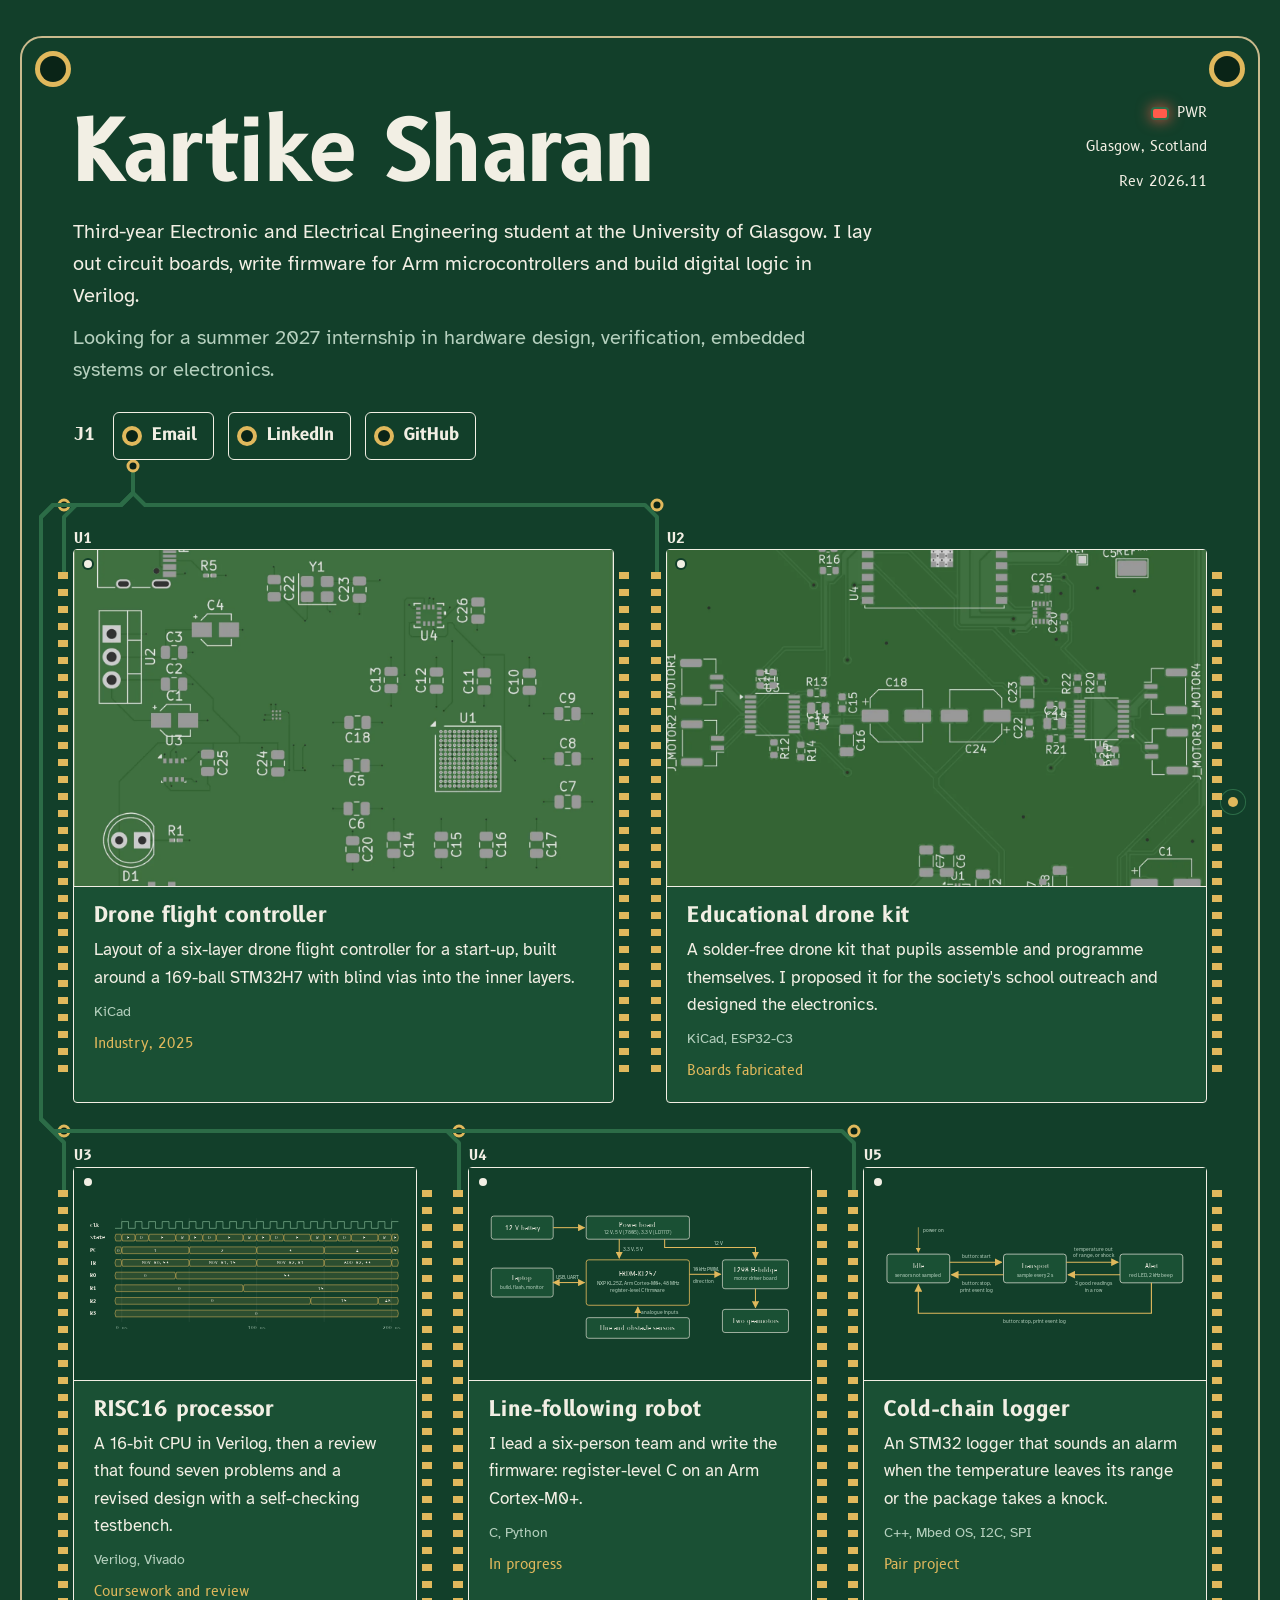
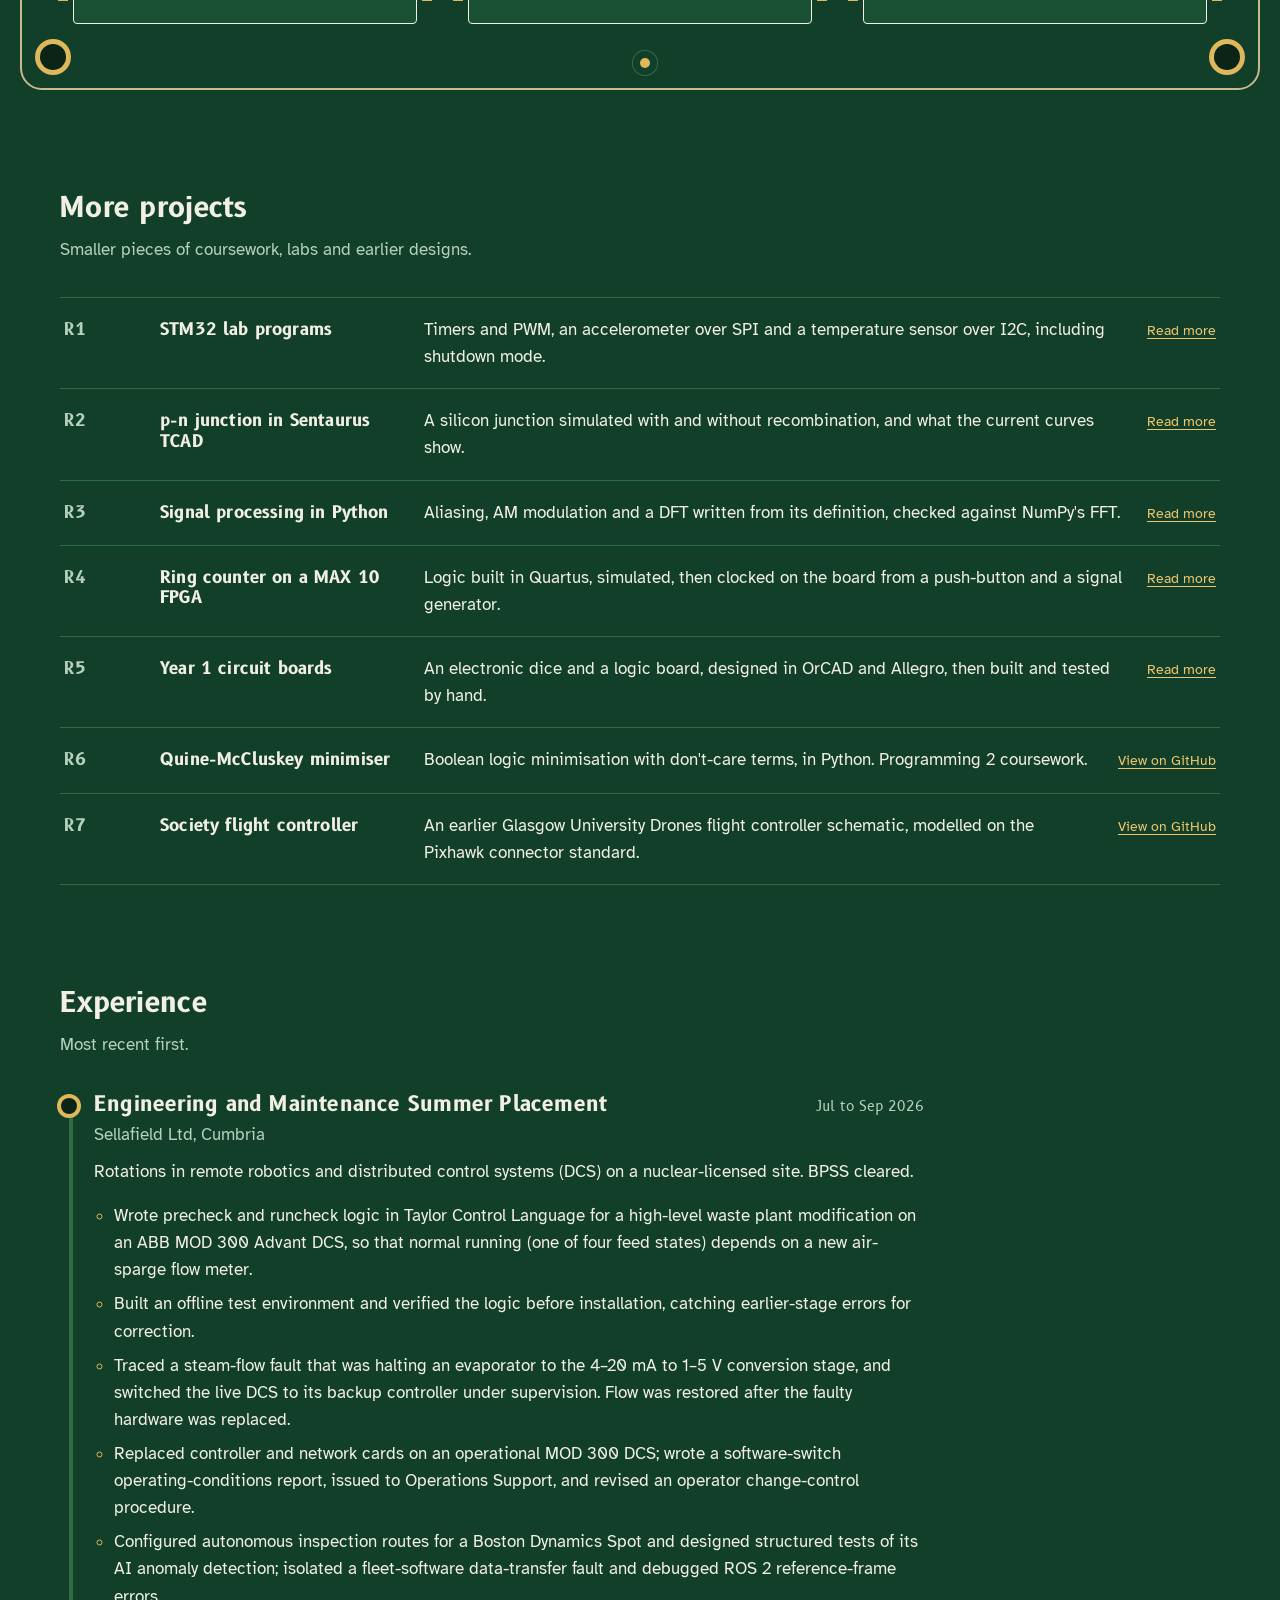
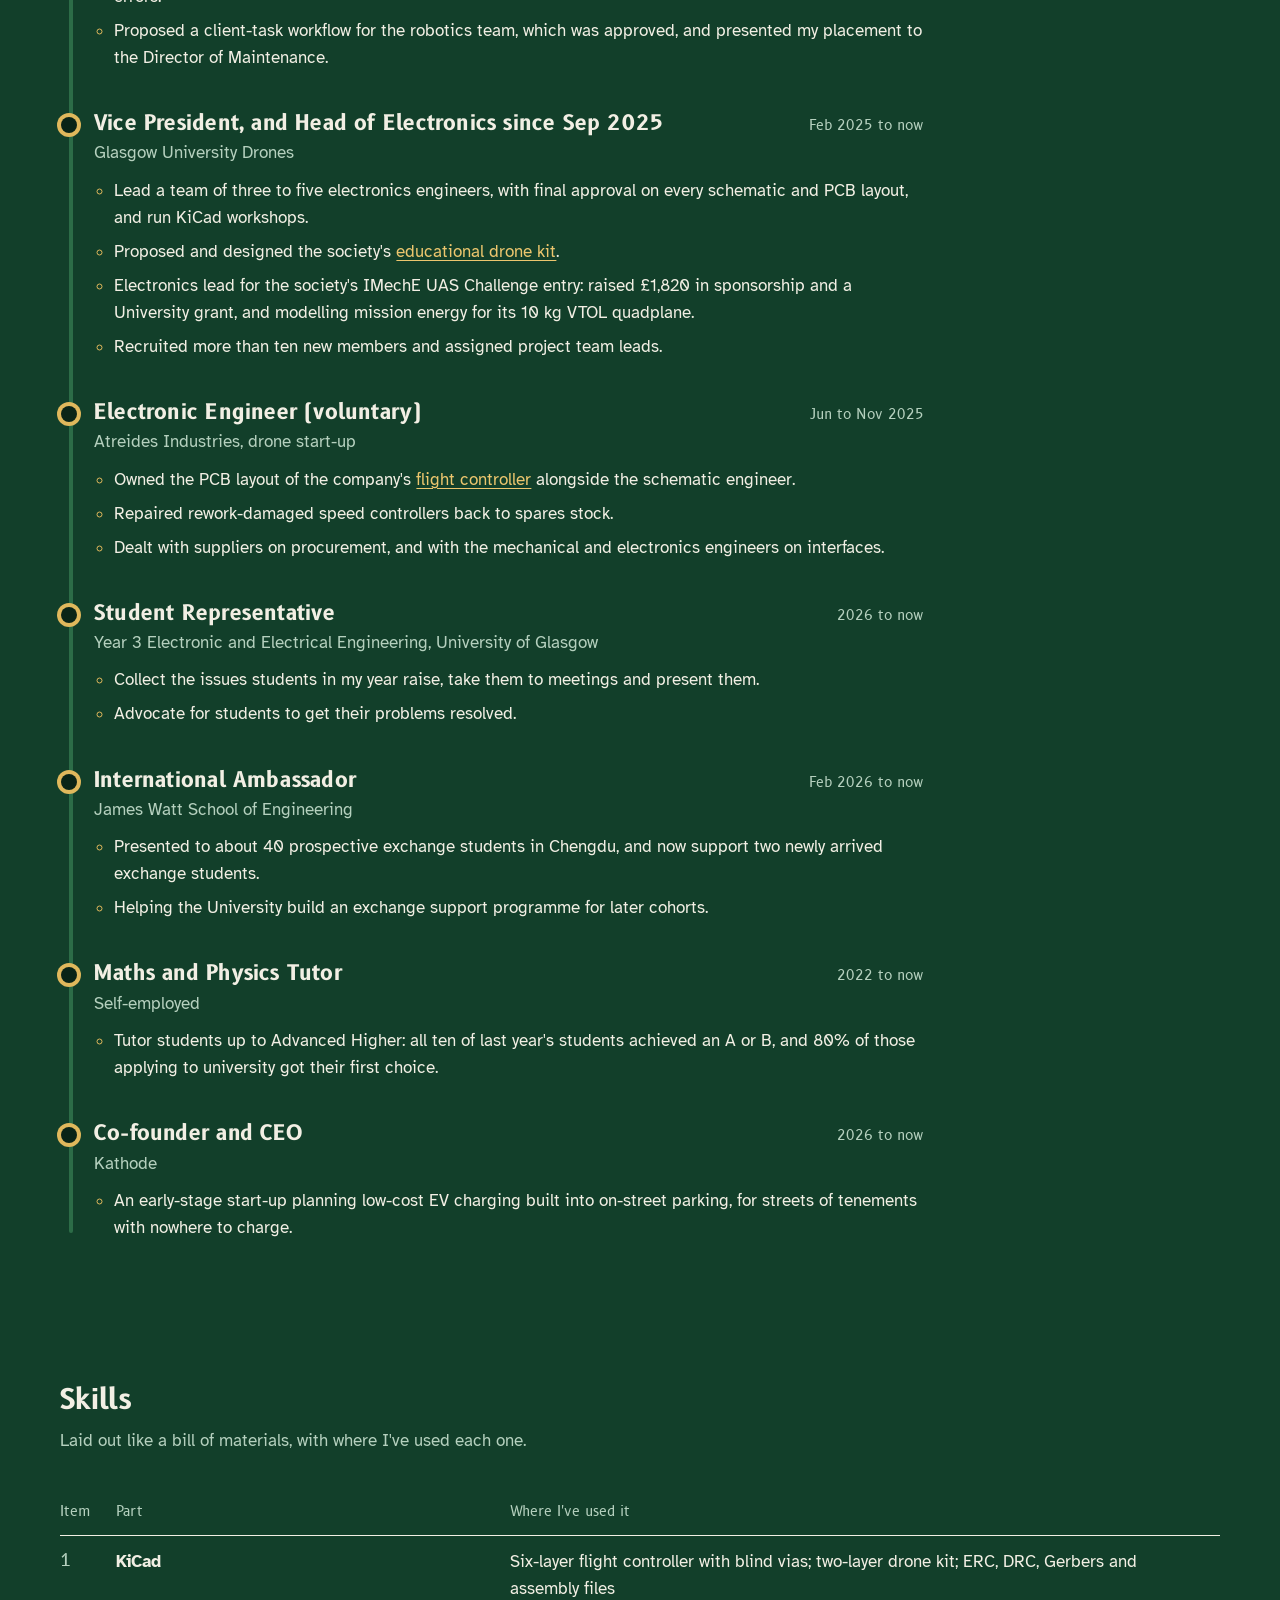
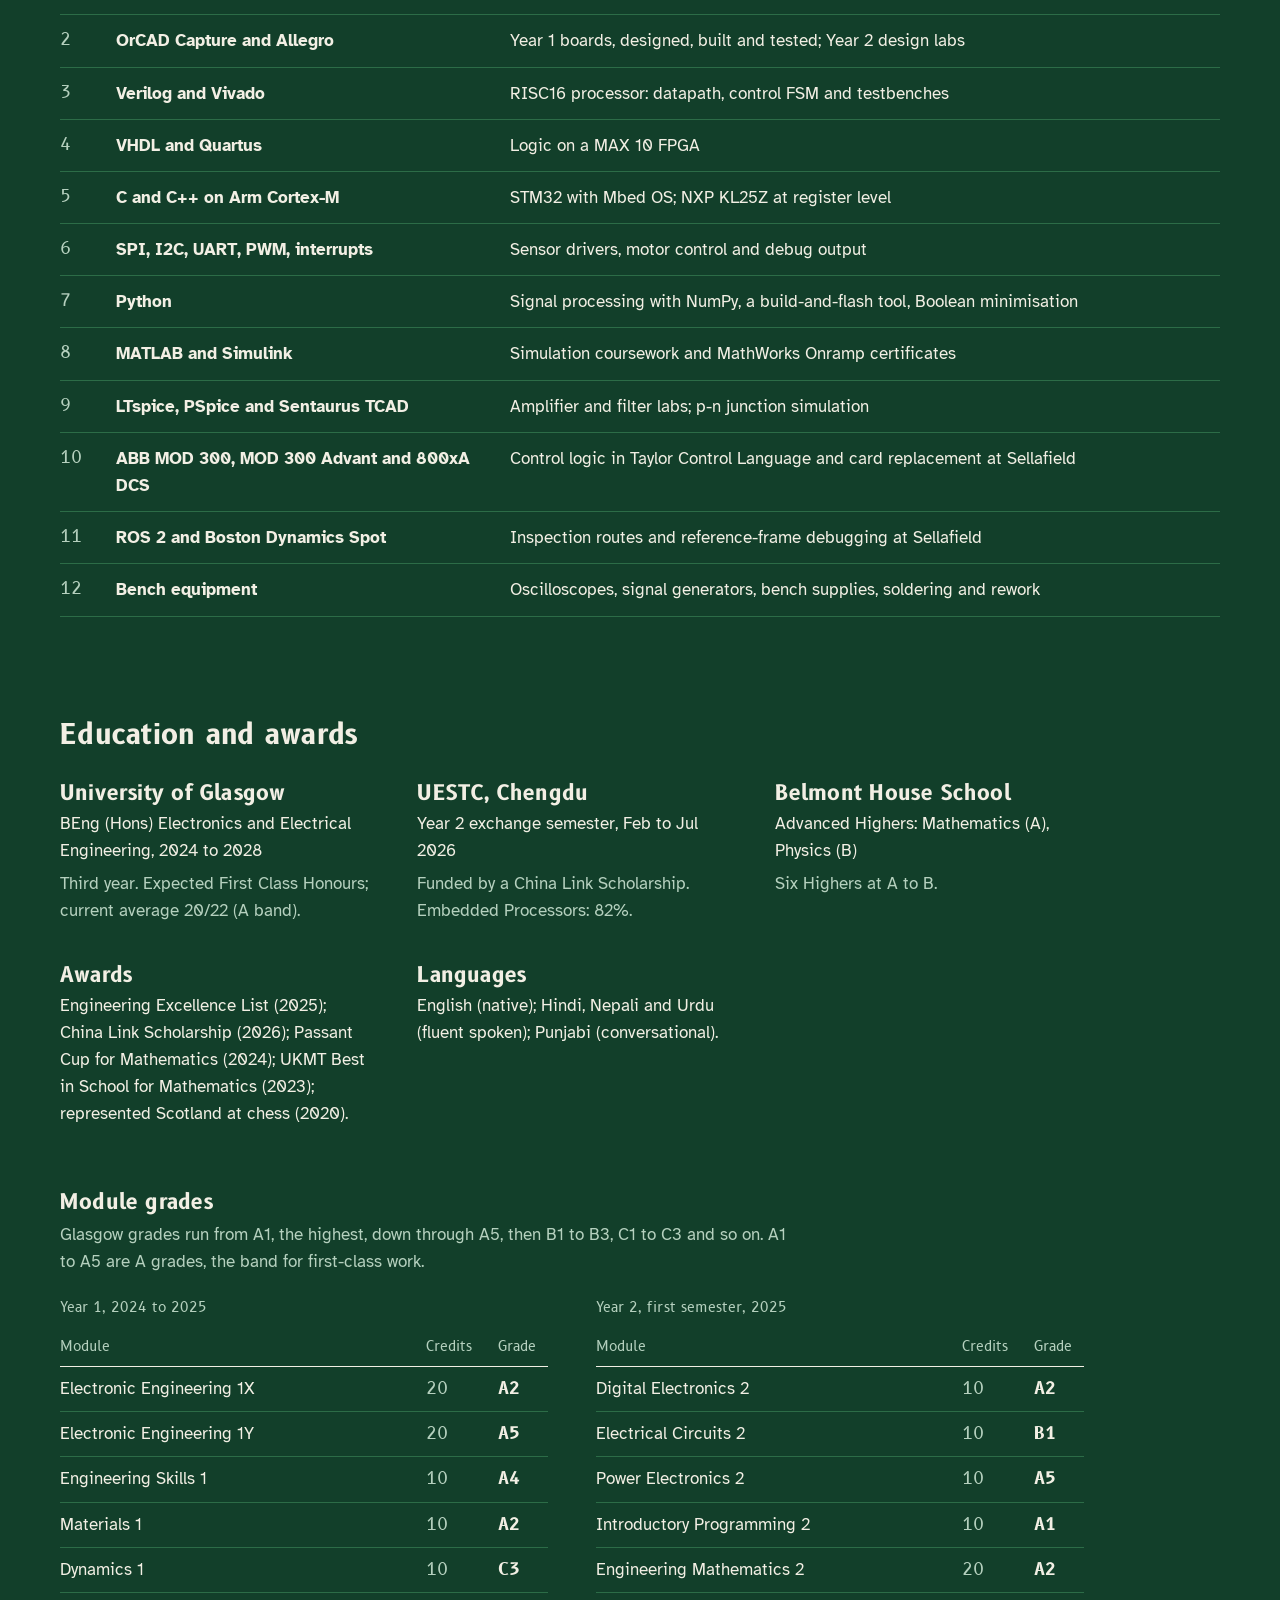
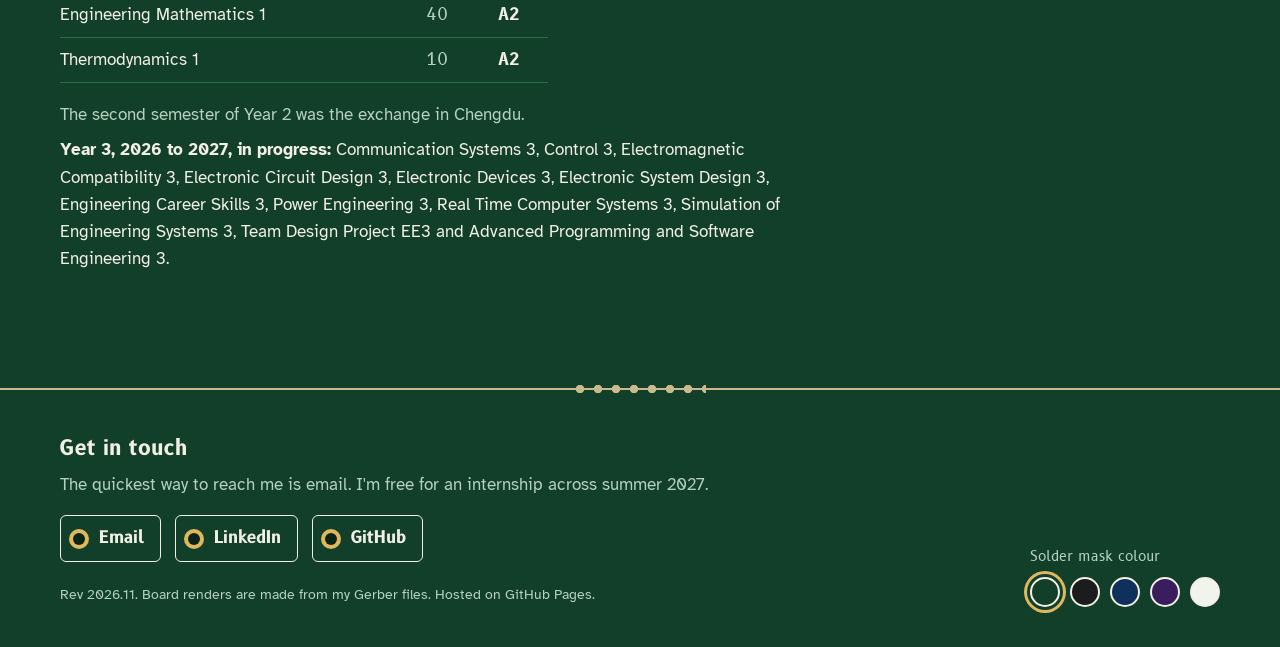
==== commit 334c0068: "Add module grades and the student representative role" ====
--- a/index.html
+++ b/index.html
@@ -318,6 +318,15 @@
   </ul>
 </li>
 <li>
+  <div class="role-head"><h3>Student Representative</h3><span class="when">2026 to now</span></div>
+  <p class="org">Year 3 Electronic and Electrical Engineering, University of Glasgow</p>
+  
+  <ul>
+<li>Collect the issues students in my year raise, take them to meetings and present them.</li>
+<li>Advocate for students to get their problems resolved.</li>
+  </ul>
+</li>
+<li>
   <div class="role-head"><h3>International Ambassador</h3><span class="when">Feb 2026 to now</span></div>
   <p class="org">James Watt School of Engineering</p>
   
@@ -398,6 +407,38 @@
         <p>English (native); Hindi, Nepali and Urdu (fluent spoken); Punjabi (conversational).</p>
       </div>
     </div>
+    <div class="grades">
+      <h3>Module grades</h3>
+      <p class="muted">Glasgow grades run from A1, the highest, down through A5, then B1 to B3, C1 to C3 and so on. A1 to A5 are A grades, the band for first-class work.</p>
+      <div class="grade-years">
+      <table class="grade-table">
+        <caption>Year 1, 2024 to 2025</caption>
+        <thead><tr><th scope="col">Module</th><th scope="col">Credits</th><th scope="col">Grade</th></tr></thead>
+        <tbody>
+          <tr><td>Electronic Engineering 1X</td><td class="cr">20</td><td class="gr">A2</td></tr>
+          <tr><td>Electronic Engineering 1Y</td><td class="cr">20</td><td class="gr">A5</td></tr>
+          <tr><td>Engineering Skills 1</td><td class="cr">10</td><td class="gr">A4</td></tr>
+          <tr><td>Materials 1</td><td class="cr">10</td><td class="gr">A2</td></tr>
+          <tr><td>Dynamics 1</td><td class="cr">10</td><td class="gr">C3</td></tr>
+          <tr><td>Engineering Mathematics 1</td><td class="cr">40</td><td class="gr">A2</td></tr>
+          <tr><td>Thermodynamics 1</td><td class="cr">10</td><td class="gr">A2</td></tr>
+        </tbody>
+      </table>
+      <table class="grade-table">
+        <caption>Year 2, first semester, 2025</caption>
+        <thead><tr><th scope="col">Module</th><th scope="col">Credits</th><th scope="col">Grade</th></tr></thead>
+        <tbody>
+          <tr><td>Digital Electronics 2</td><td class="cr">10</td><td class="gr">A2</td></tr>
+          <tr><td>Electrical Circuits 2</td><td class="cr">10</td><td class="gr">B1</td></tr>
+          <tr><td>Power Electronics 2</td><td class="cr">10</td><td class="gr">A5</td></tr>
+          <tr><td>Introductory Programming 2</td><td class="cr">10</td><td class="gr">A1</td></tr>
+          <tr><td>Engineering Mathematics 2</td><td class="cr">20</td><td class="gr">A2</td></tr>
+        </tbody>
+      </table>
+      </div>
+      <p class="muted">The second semester of Year 2 was the exchange in Chengdu.</p>
+      <p><span class="grade-label">Year 3, 2026 to 2027, in progress:</span> Communication Systems 3, Control 3, Electromagnetic Compatibility 3, Electronic Circuit Design 3, Electronic Devices 3, Electronic System Design 3, Engineering Career Skills 3, Power Engineering 3, Real Time Computer Systems 3, Simulation of Engineering Systems 3, Team Design Project EE3 and Advanced Programming and Software Engineering 3.</p>
+    </div>
   </div>
 </section>
 </main>
--- a/assets/css/site.css
+++ b/assets/css/site.css
@@ -257,6 +257,19 @@
 .edu { display: grid; grid-template-columns: repeat(auto-fit, minmax(300px, 1fr)); gap: 32px 48px; max-width: 64rem; }
 .edu h3 { margin-bottom: 4px; }
 .edu p { margin: 0 0 6px; }
+
+/* Module grades: two small tables, Year 1 and Year 2, side by side when there's room */
+.grades { margin-top: 56px; max-width: 64rem; }
+.grades h3 { margin-bottom: 6px; }
+.grades > p { margin: 0 0 8px; max-width: 46rem; }
+.grade-years { display: grid; grid-template-columns: repeat(auto-fit, minmax(min(300px, 100%), 1fr)); gap: 28px 48px; margin: 22px 0 18px; align-items: start; }
+.grade-table { width: 100%; border-collapse: collapse; font-size: var(--step-0); }
+.grade-table caption { text-align: left; font-family: var(--font-silk); font-size: var(--step--1); color: var(--muted); padding-bottom: 8px; }
+.grade-table th, .grade-table td { text-align: left; vertical-align: baseline; padding: 8px 12px 8px 0; border-bottom: 1.5px solid var(--trace); }
+.grade-table thead th { font-family: var(--font-silk); font-size: var(--step--1); color: var(--muted); font-weight: 400; border-bottom-color: var(--silk); }
+.grade-table .cr { font-family: var(--font-mono); color: var(--muted); width: 4.5rem; }
+.grade-table .gr { font-family: var(--font-mono); font-weight: 700; width: 3rem; padding-right: 0; }
+.grade-label { font-weight: 700; }
 
 /* ---------- Footer: the board's bottom edge, with break-away tabs ---------- */
 .foot { margin-top: clamp(72px, 9vw, 120px); padding: 46px 0 40px; position: relative; border-top: 2px solid var(--edge); }
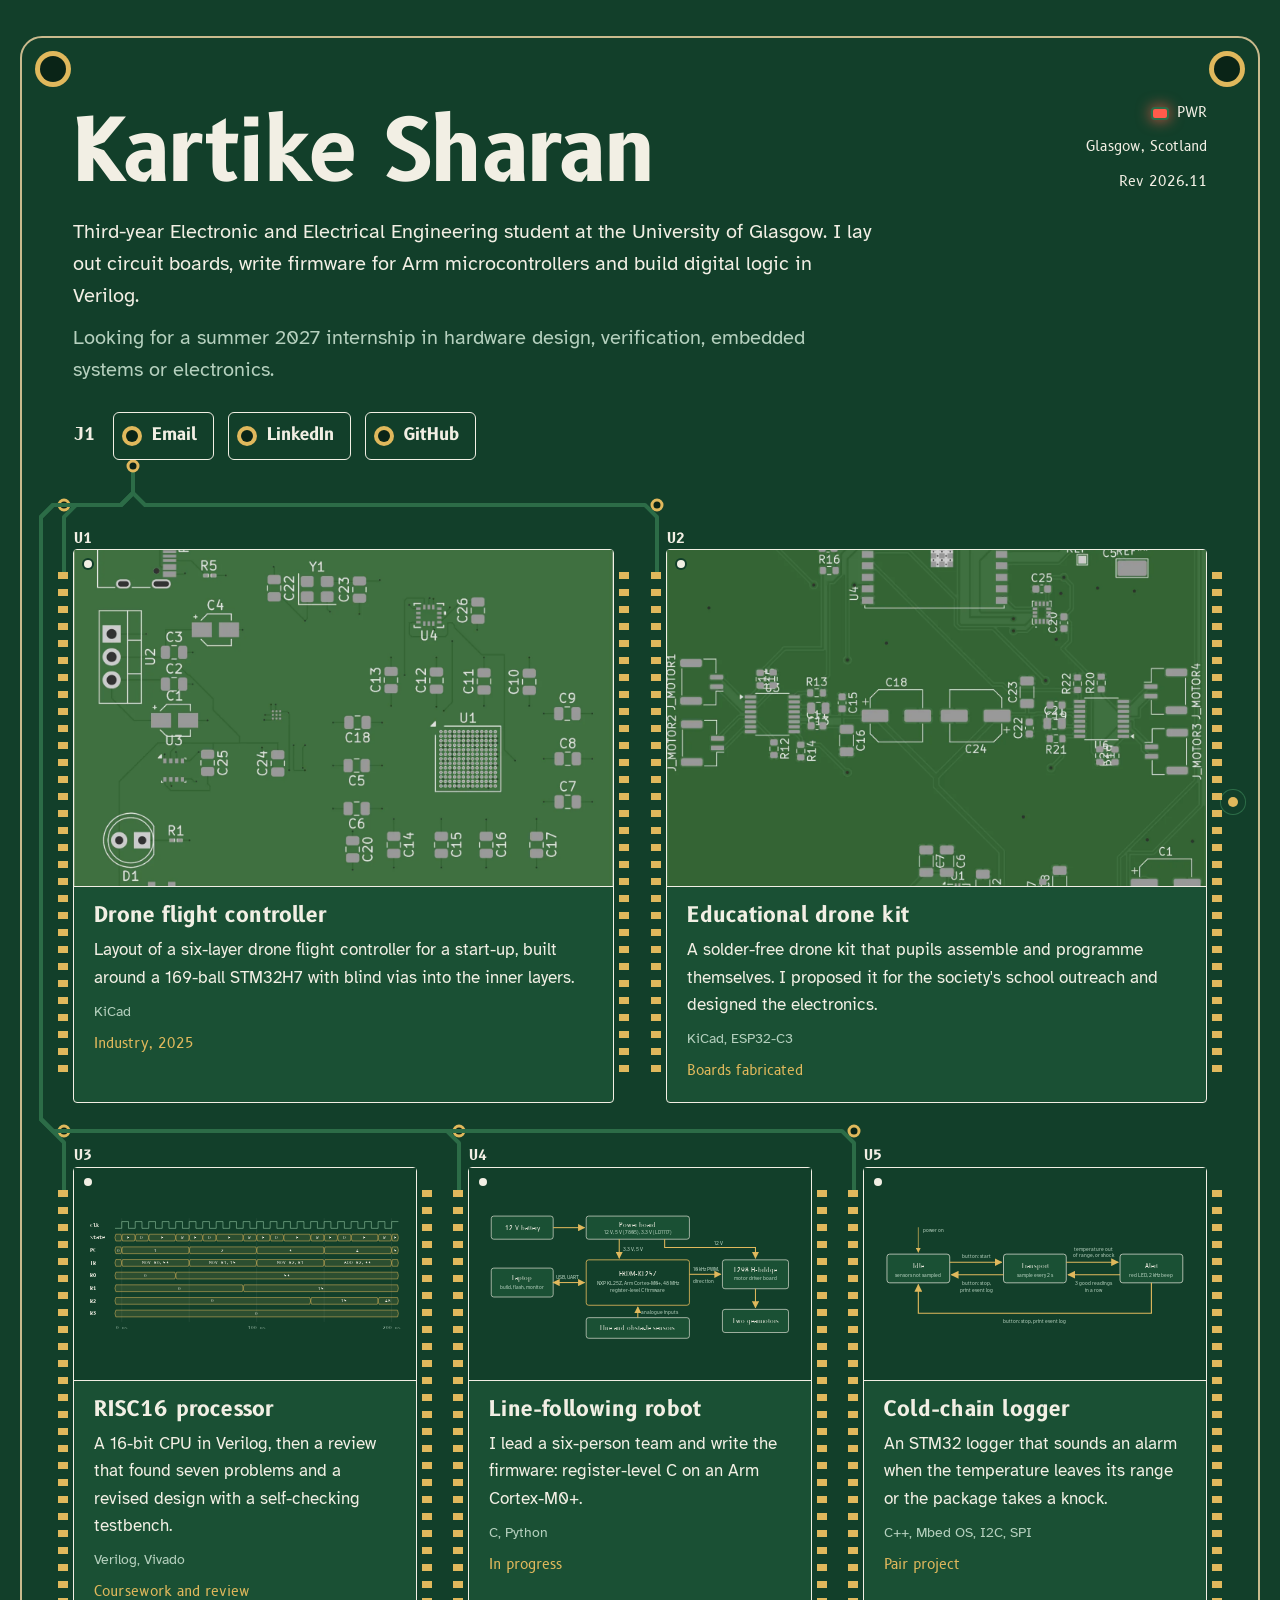
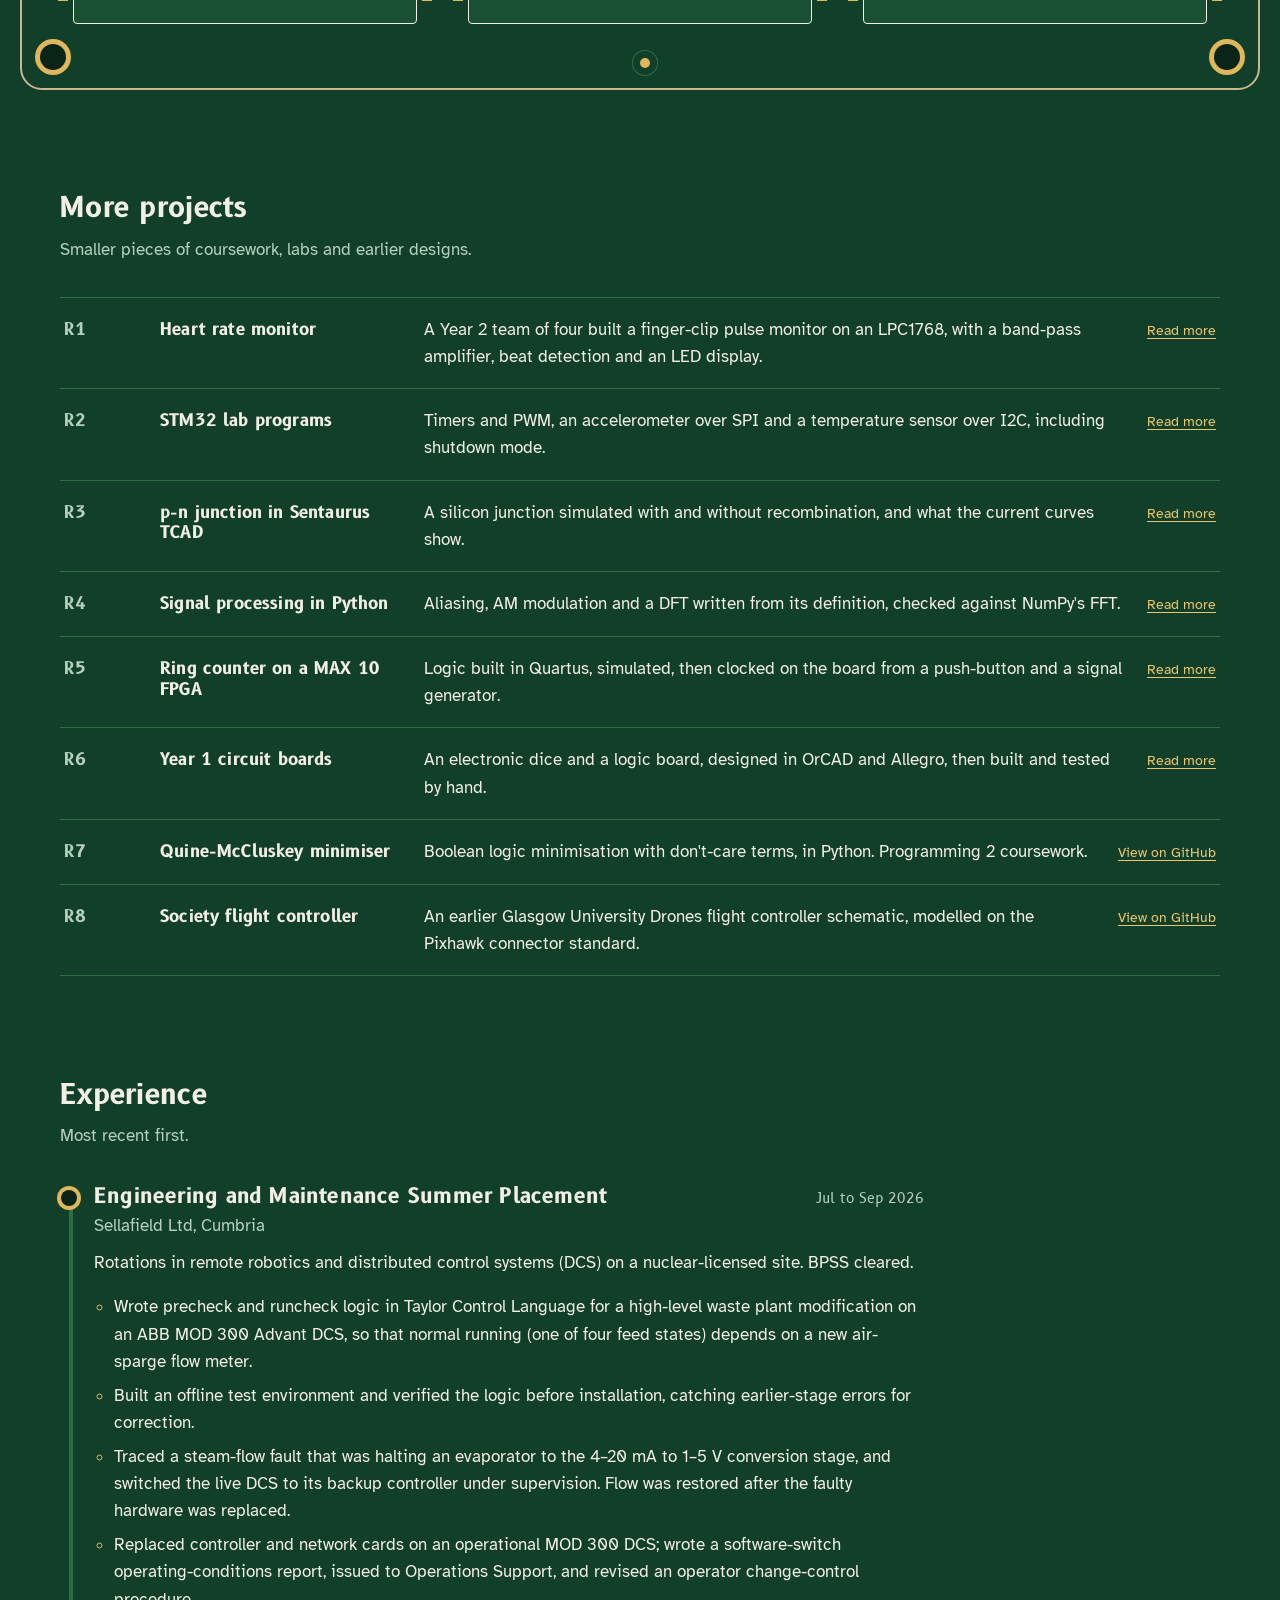
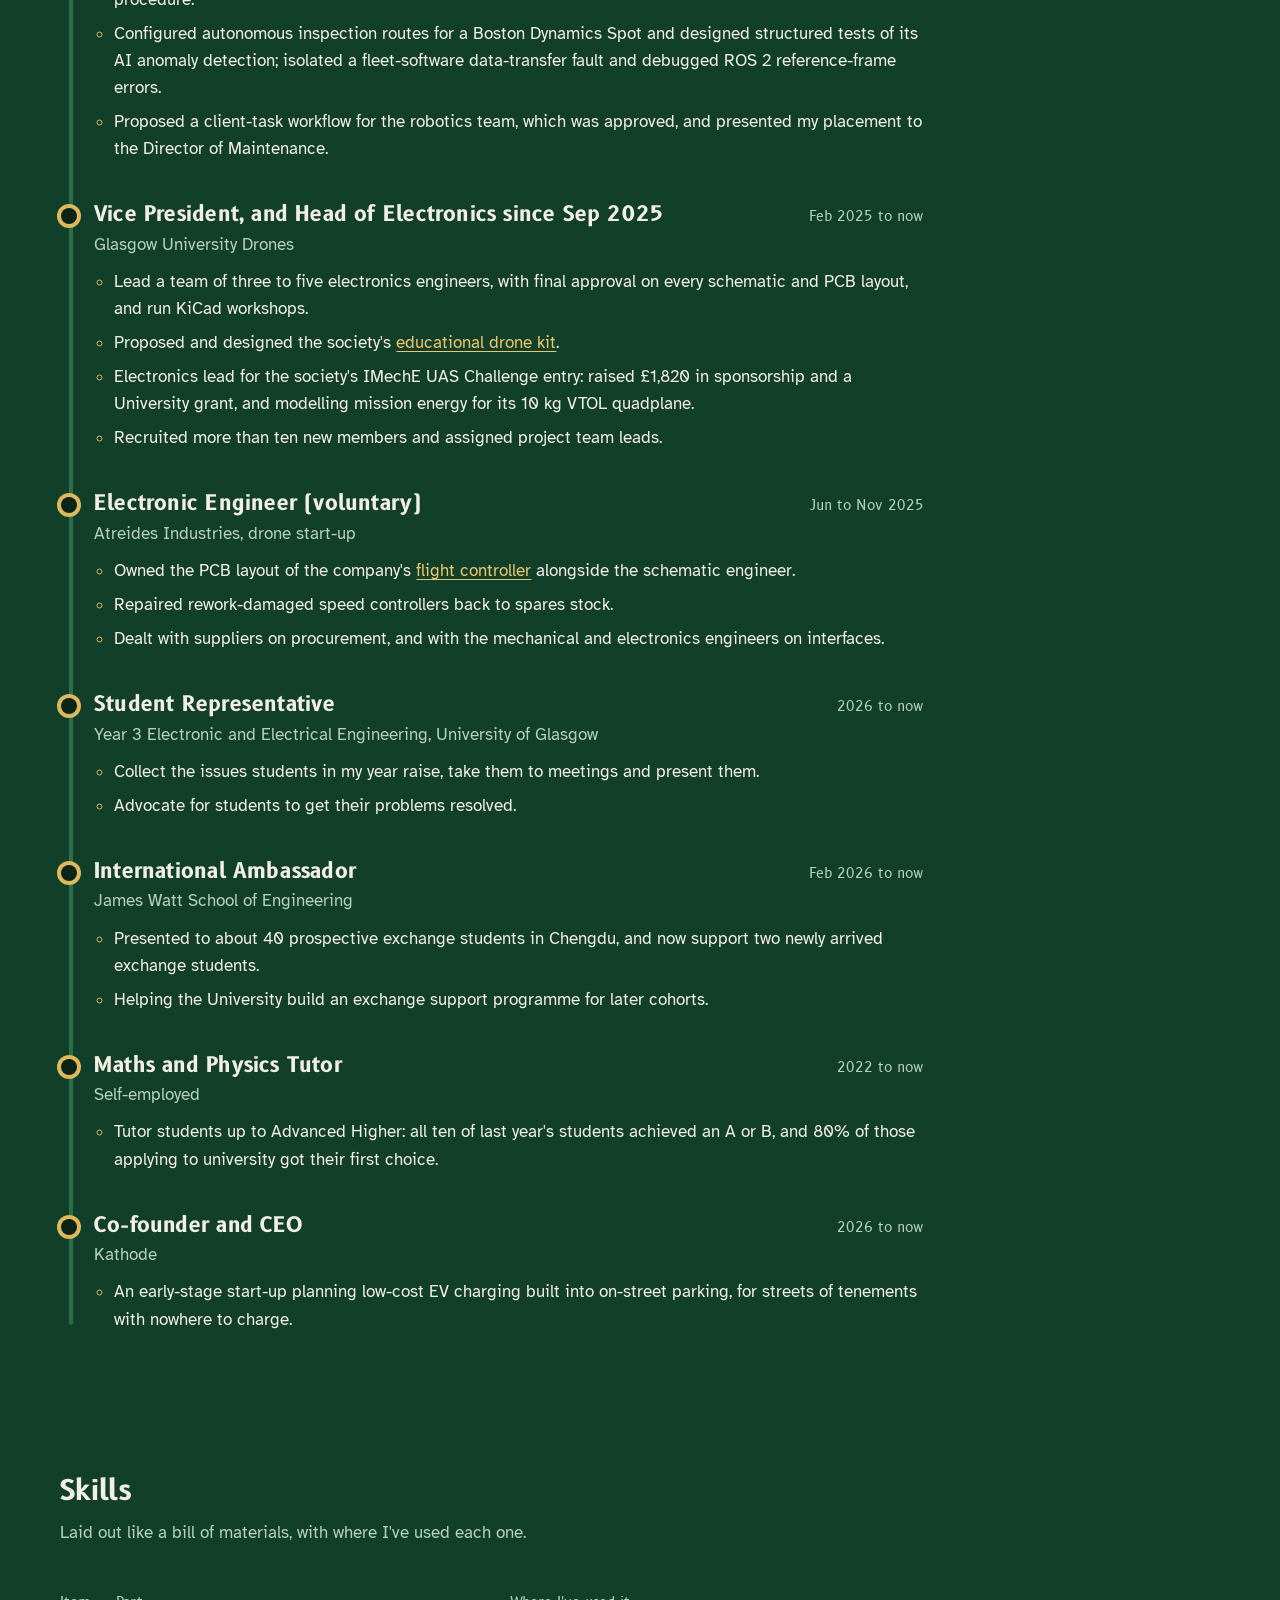
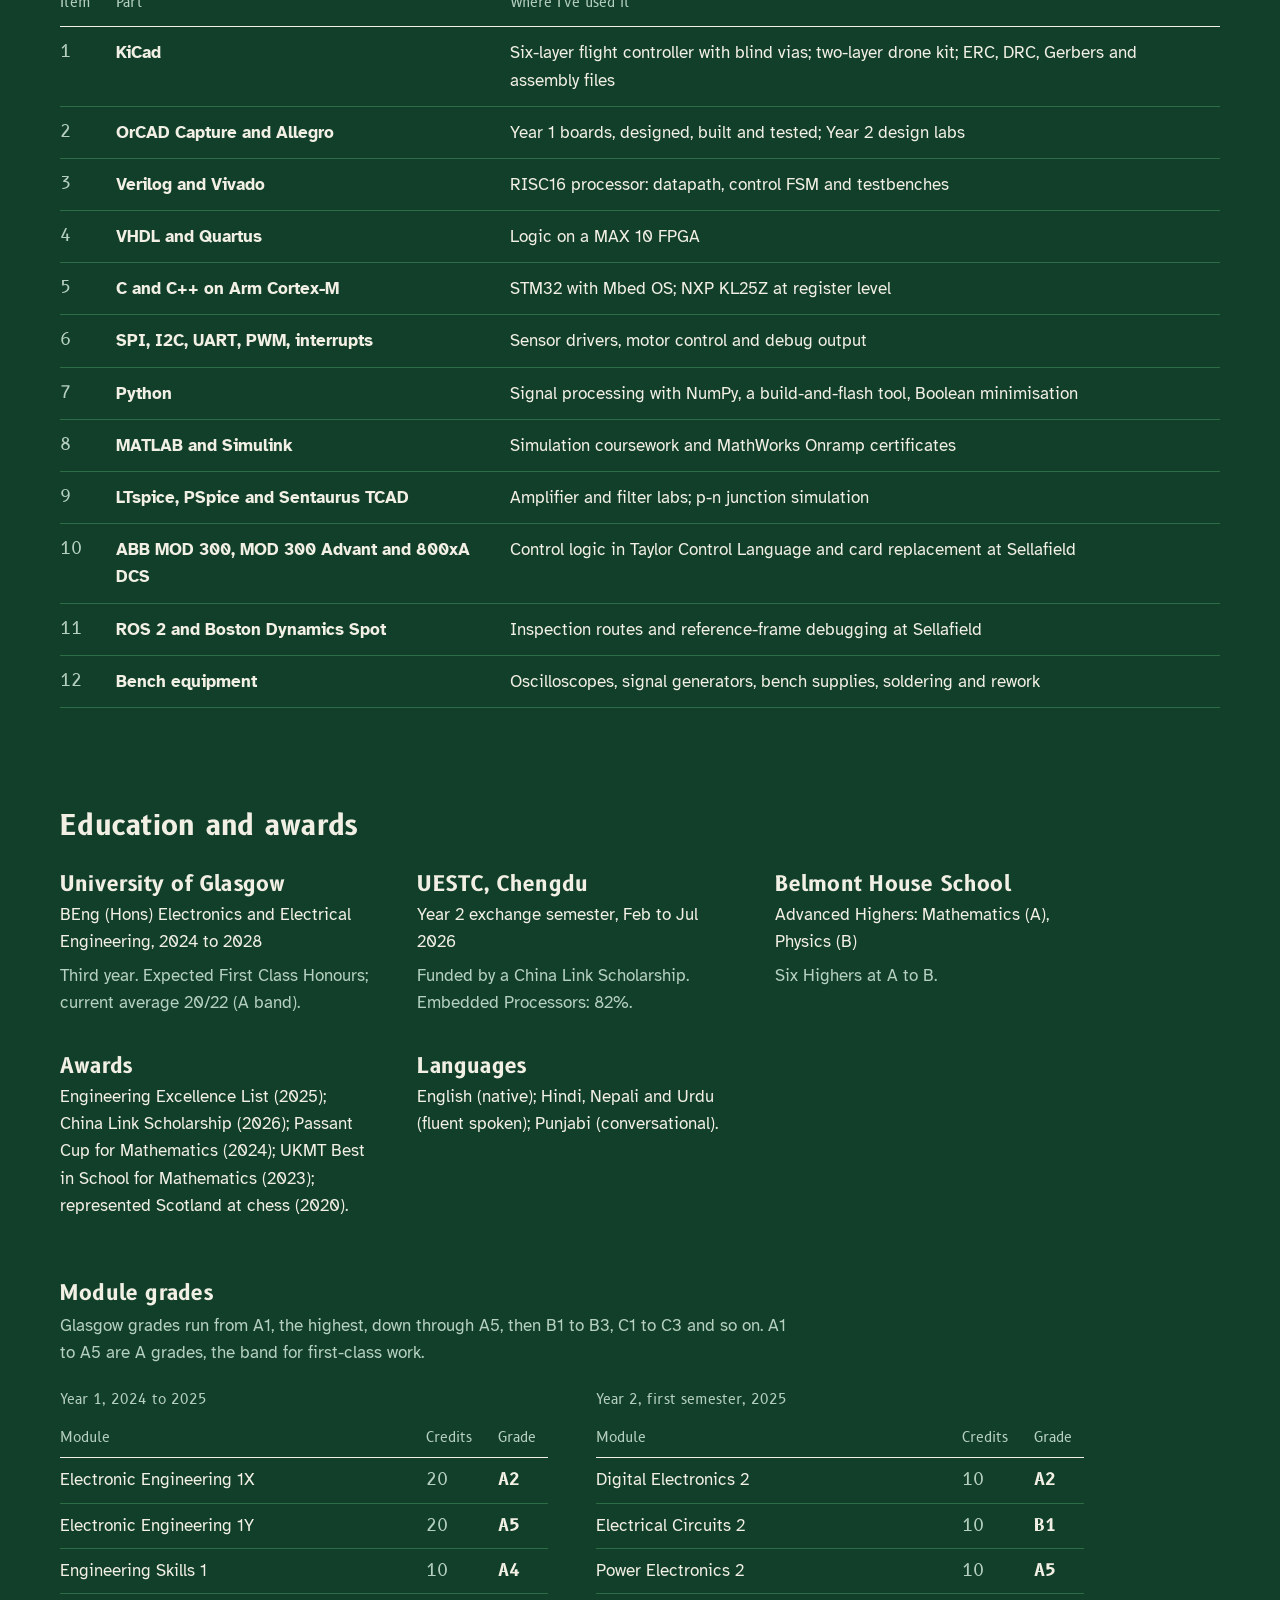
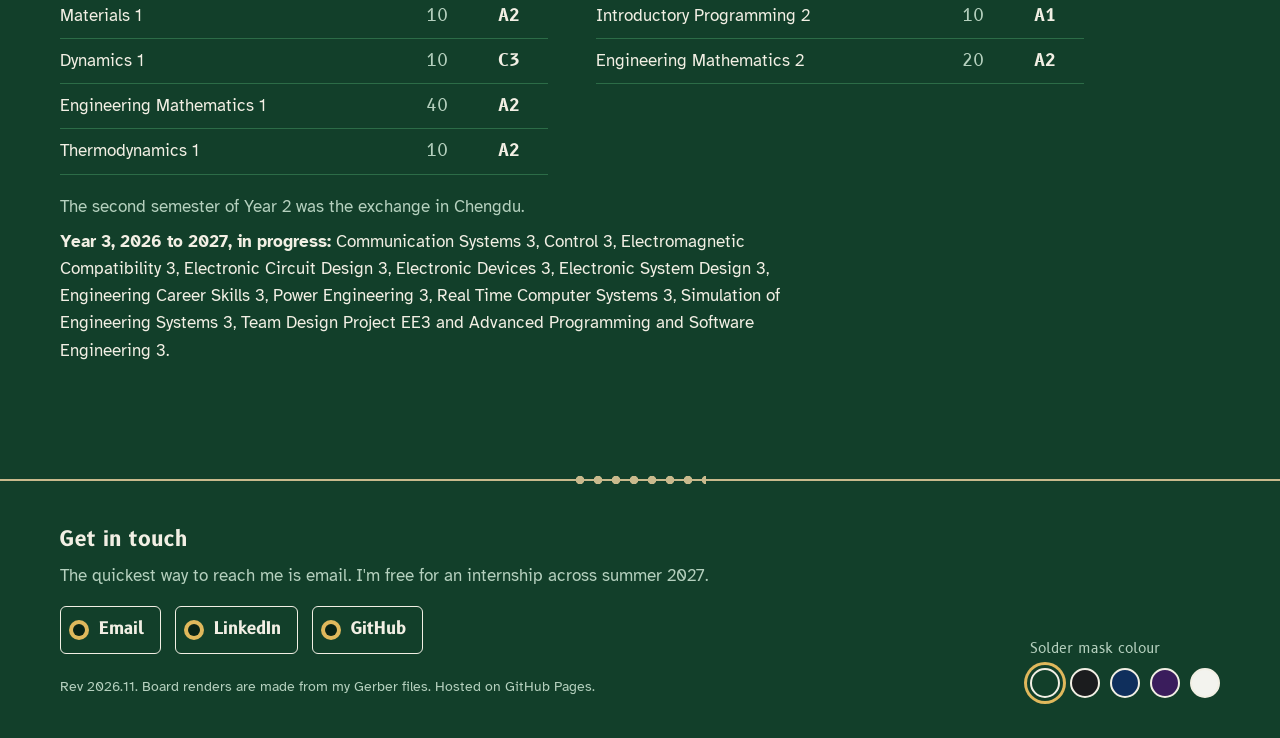
==== commit 153c3060: "Add the Year 2 heart rate monitor team project" ====
--- a/index.html
+++ b/index.html
@@ -267,13 +267,14 @@
     <h2 id="more-h">More projects</h2>
     <p class="lede">Smaller pieces of coursework, labs and earlier designs.</p>
     <ul class="rows">
-<li><div class="row"><span class="ref">R1</span><h3><a href="projects/stm32-labs.html">STM32 lab programs</a></h3><p>Timers and PWM, an accelerometer over SPI and a temperature sensor over I2C, including shutdown mode.</p><a class="go" href="projects/stm32-labs.html">Read more</a></div></li>
-<li><div class="row"><span class="ref">R2</span><h3><a href="projects/tcad-pn-junction.html">p-n junction in Sentaurus TCAD</a></h3><p>A silicon junction simulated with and without recombination, and what the current curves show.</p><a class="go" href="projects/tcad-pn-junction.html">Read more</a></div></li>
-<li><div class="row"><span class="ref">R3</span><h3><a href="projects/signal-processing.html">Signal processing in Python</a></h3><p>Aliasing, AM modulation and a DFT written from its definition, checked against NumPy's FFT.</p><a class="go" href="projects/signal-processing.html">Read more</a></div></li>
-<li><div class="row"><span class="ref">R4</span><h3><a href="projects/ring-counter.html">Ring counter on a MAX 10 FPGA</a></h3><p>Logic built in Quartus, simulated, then clocked on the board from a push-button and a signal generator.</p><a class="go" href="projects/ring-counter.html">Read more</a></div></li>
-<li><div class="row"><span class="ref">R5</span><h3><a href="projects/year1-pcbs.html">Year 1 circuit boards</a></h3><p>An electronic dice and a logic board, designed in OrCAD and Allegro, then built and tested by hand.</p><a class="go" href="projects/year1-pcbs.html">Read more</a></div></li>
-<li><div class="row"><span class="ref">R6</span><h3><a href="https://github.com/KartikeSharan/engineering-projects/tree/main/quine-mccluskey">Quine-McCluskey minimiser</a></h3><p>Boolean logic minimisation with don't-care terms, in Python. Programming 2 coursework.</p><a class="go" href="https://github.com/KartikeSharan/engineering-projects/tree/main/quine-mccluskey">View on GitHub</a></div></li>
-<li><div class="row"><span class="ref">R7</span><h3><a href="https://github.com/KartikeSharan/engineering-projects/tree/main/gud-flight-controller">Society flight controller</a></h3><p>An earlier Glasgow University Drones flight controller schematic, modelled on the Pixhawk connector standard.</p><a class="go" href="https://github.com/KartikeSharan/engineering-projects/tree/main/gud-flight-controller">View on GitHub</a></div></li>
+<li><div class="row"><span class="ref">R1</span><h3><a href="projects/heart-rate-monitor.html">Heart rate monitor</a></h3><p>A Year 2 team of four built a finger-clip pulse monitor on an LPC1768, with a band-pass amplifier, beat detection and an LED display.</p><a class="go" href="projects/heart-rate-monitor.html">Read more</a></div></li>
+<li><div class="row"><span class="ref">R2</span><h3><a href="projects/stm32-labs.html">STM32 lab programs</a></h3><p>Timers and PWM, an accelerometer over SPI and a temperature sensor over I2C, including shutdown mode.</p><a class="go" href="projects/stm32-labs.html">Read more</a></div></li>
+<li><div class="row"><span class="ref">R3</span><h3><a href="projects/tcad-pn-junction.html">p-n junction in Sentaurus TCAD</a></h3><p>A silicon junction simulated with and without recombination, and what the current curves show.</p><a class="go" href="projects/tcad-pn-junction.html">Read more</a></div></li>
+<li><div class="row"><span class="ref">R4</span><h3><a href="projects/signal-processing.html">Signal processing in Python</a></h3><p>Aliasing, AM modulation and a DFT written from its definition, checked against NumPy's FFT.</p><a class="go" href="projects/signal-processing.html">Read more</a></div></li>
+<li><div class="row"><span class="ref">R5</span><h3><a href="projects/ring-counter.html">Ring counter on a MAX 10 FPGA</a></h3><p>Logic built in Quartus, simulated, then clocked on the board from a push-button and a signal generator.</p><a class="go" href="projects/ring-counter.html">Read more</a></div></li>
+<li><div class="row"><span class="ref">R6</span><h3><a href="projects/year1-pcbs.html">Year 1 circuit boards</a></h3><p>An electronic dice and a logic board, designed in OrCAD and Allegro, then built and tested by hand.</p><a class="go" href="projects/year1-pcbs.html">Read more</a></div></li>
+<li><div class="row"><span class="ref">R7</span><h3><a href="https://github.com/KartikeSharan/engineering-projects/tree/main/quine-mccluskey">Quine-McCluskey minimiser</a></h3><p>Boolean logic minimisation with don't-care terms, in Python. Programming 2 coursework.</p><a class="go" href="https://github.com/KartikeSharan/engineering-projects/tree/main/quine-mccluskey">View on GitHub</a></div></li>
+<li><div class="row"><span class="ref">R8</span><h3><a href="https://github.com/KartikeSharan/engineering-projects/tree/main/gud-flight-controller">Society flight controller</a></h3><p>An earlier Glasgow University Drones flight controller schematic, modelled on the Pixhawk connector standard.</p><a class="go" href="https://github.com/KartikeSharan/engineering-projects/tree/main/gud-flight-controller">View on GitHub</a></div></li>
     </ul>
   </div>
 </section>
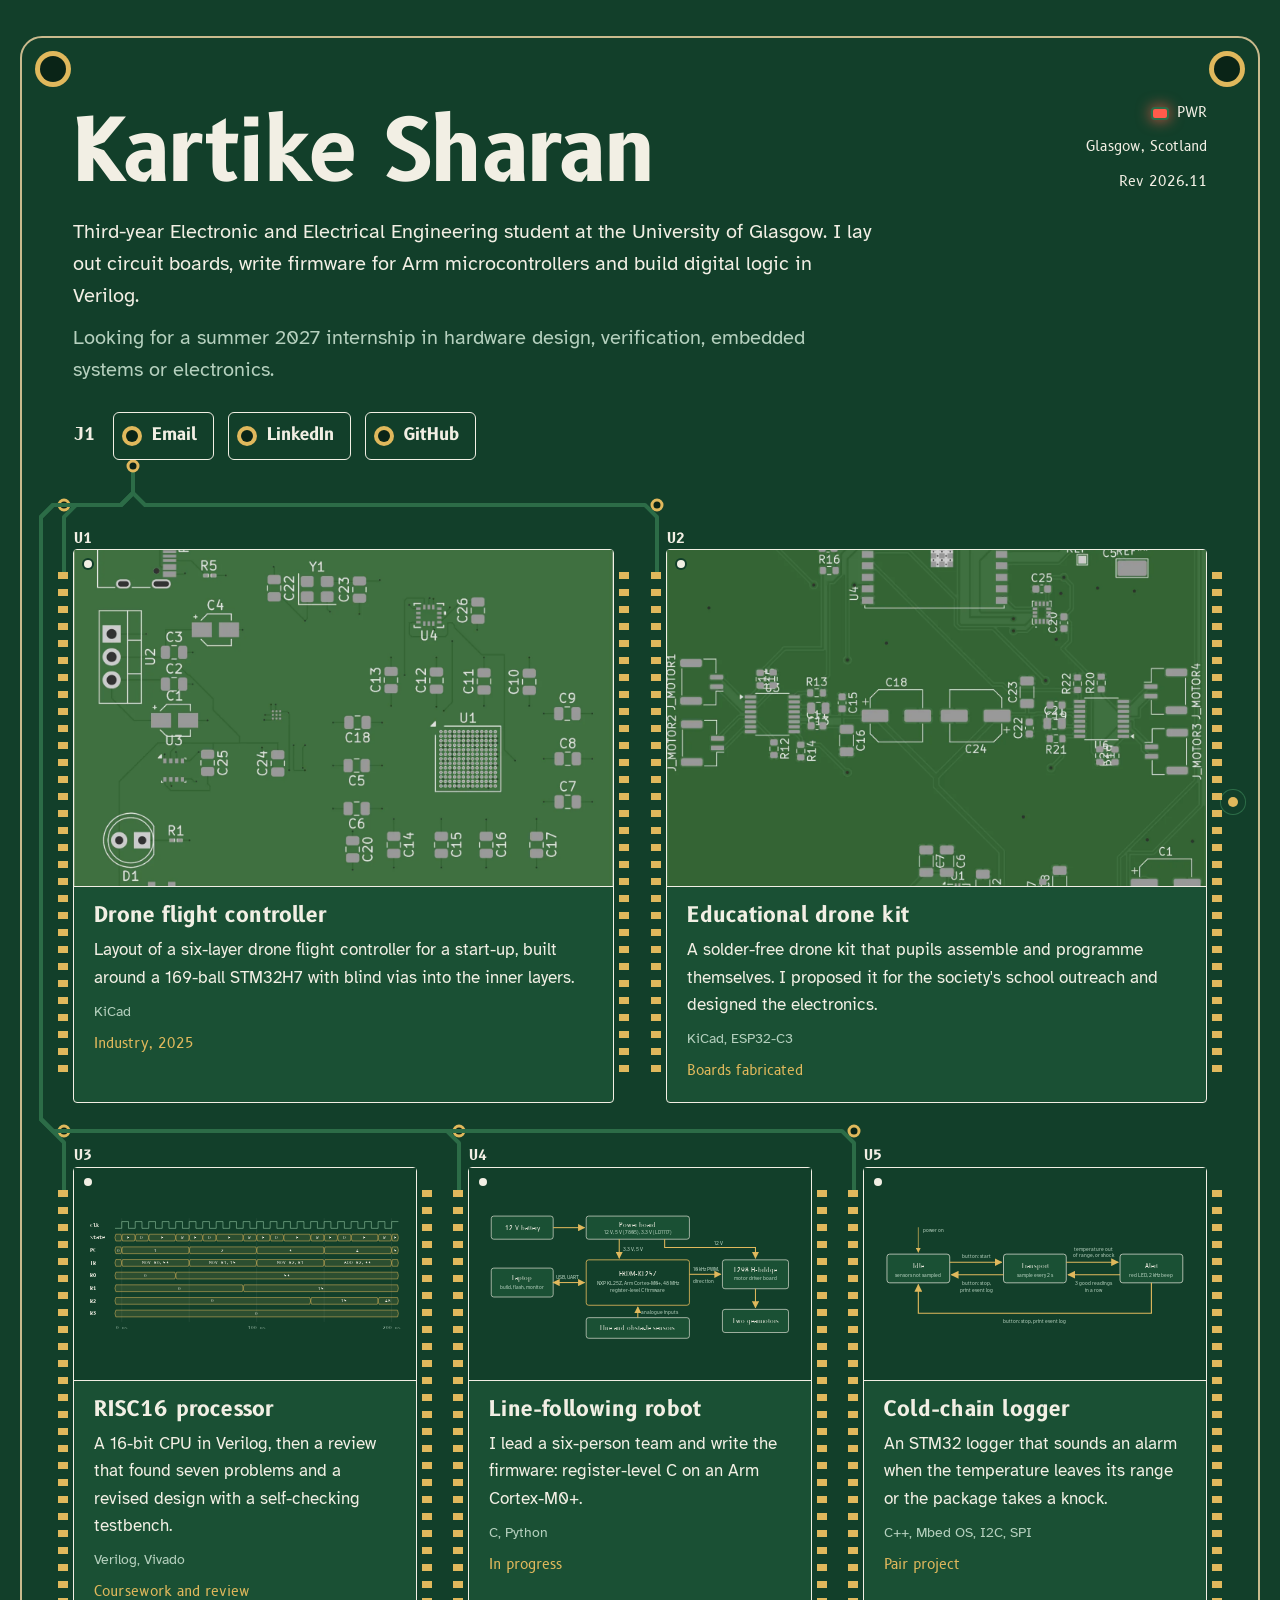
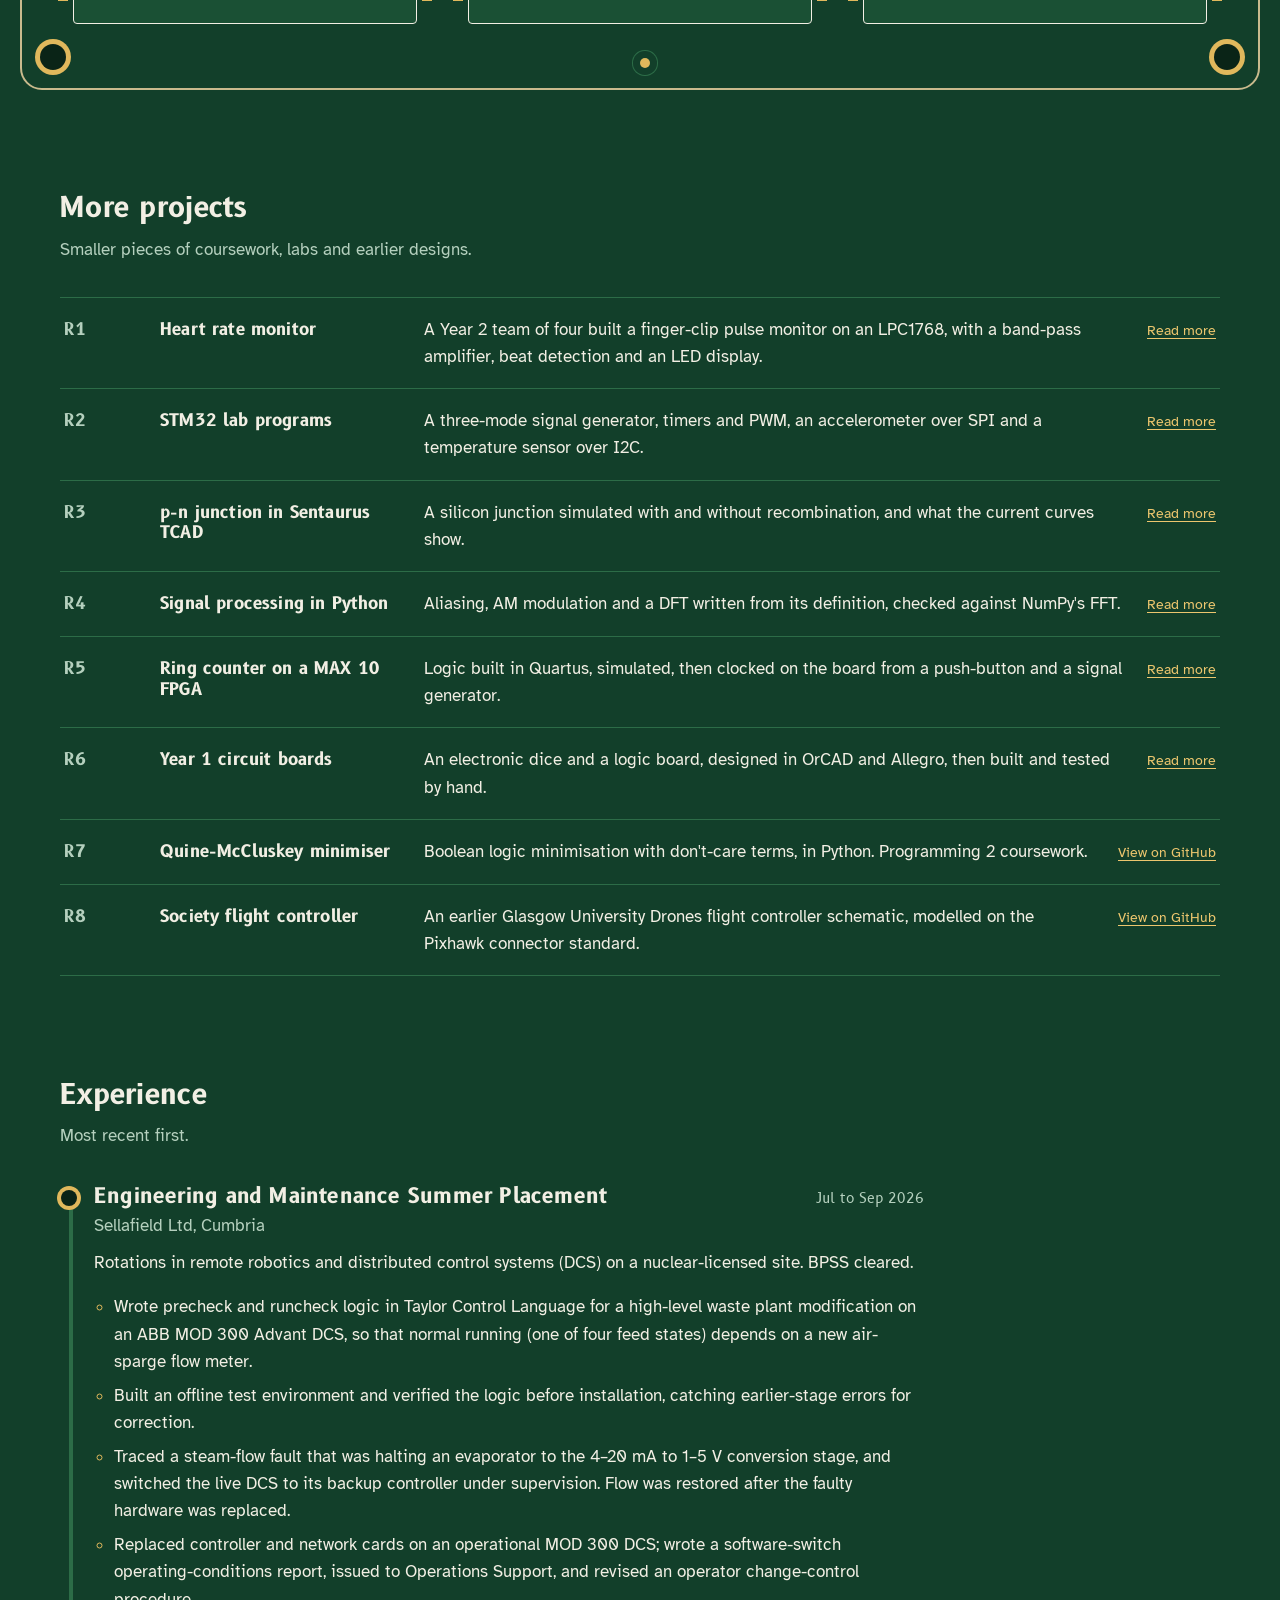
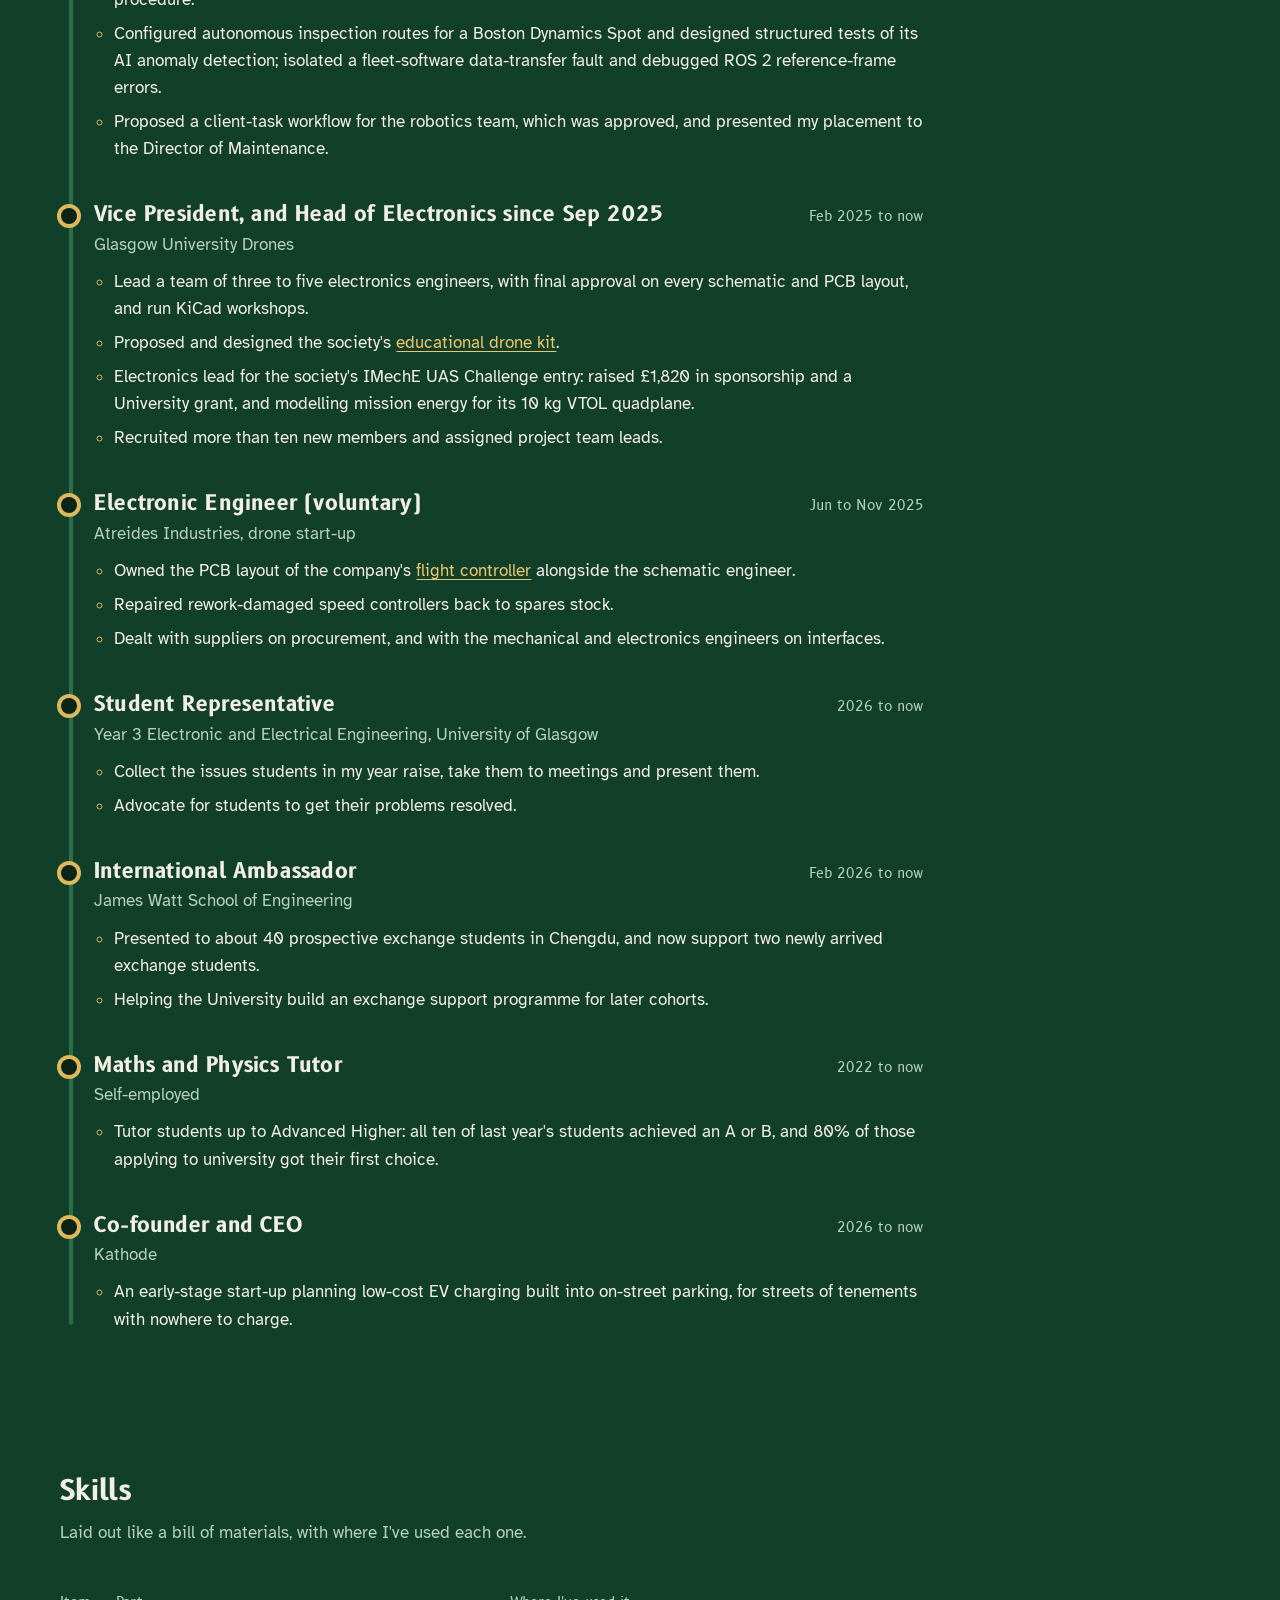
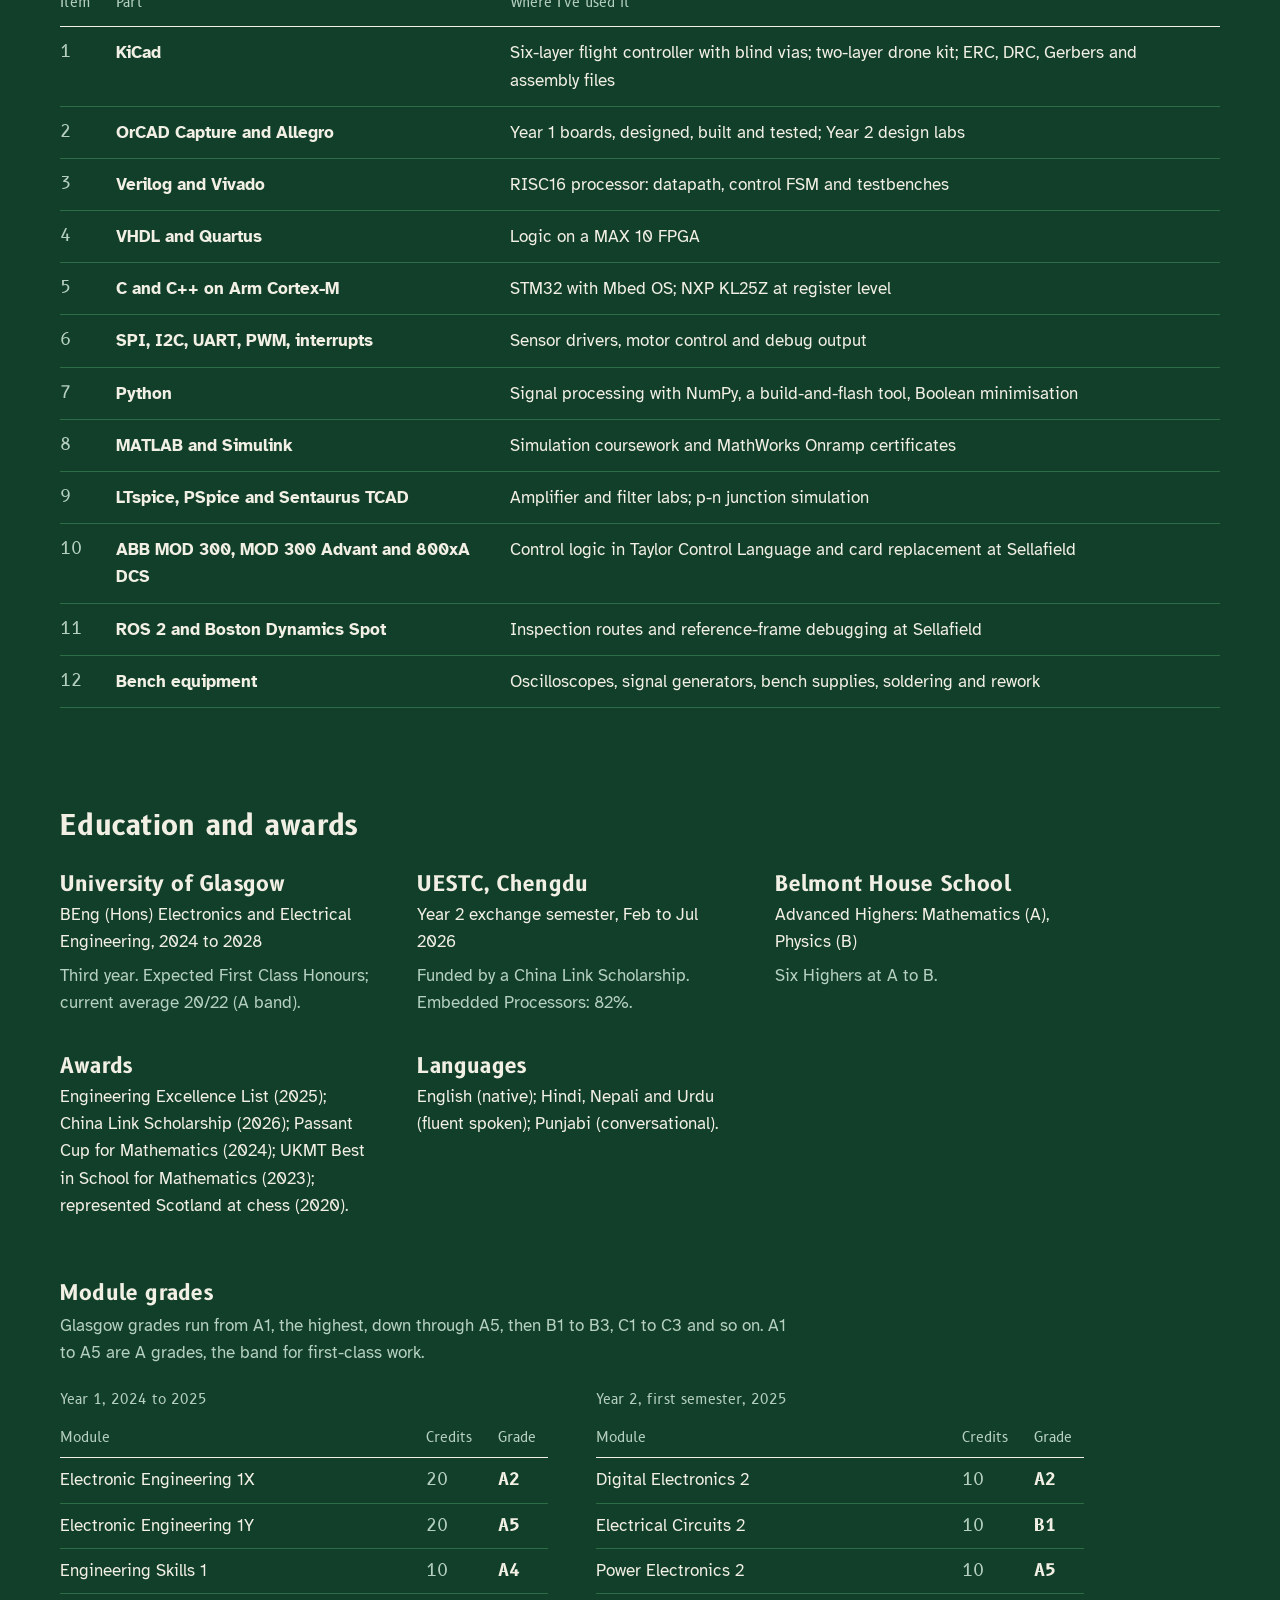
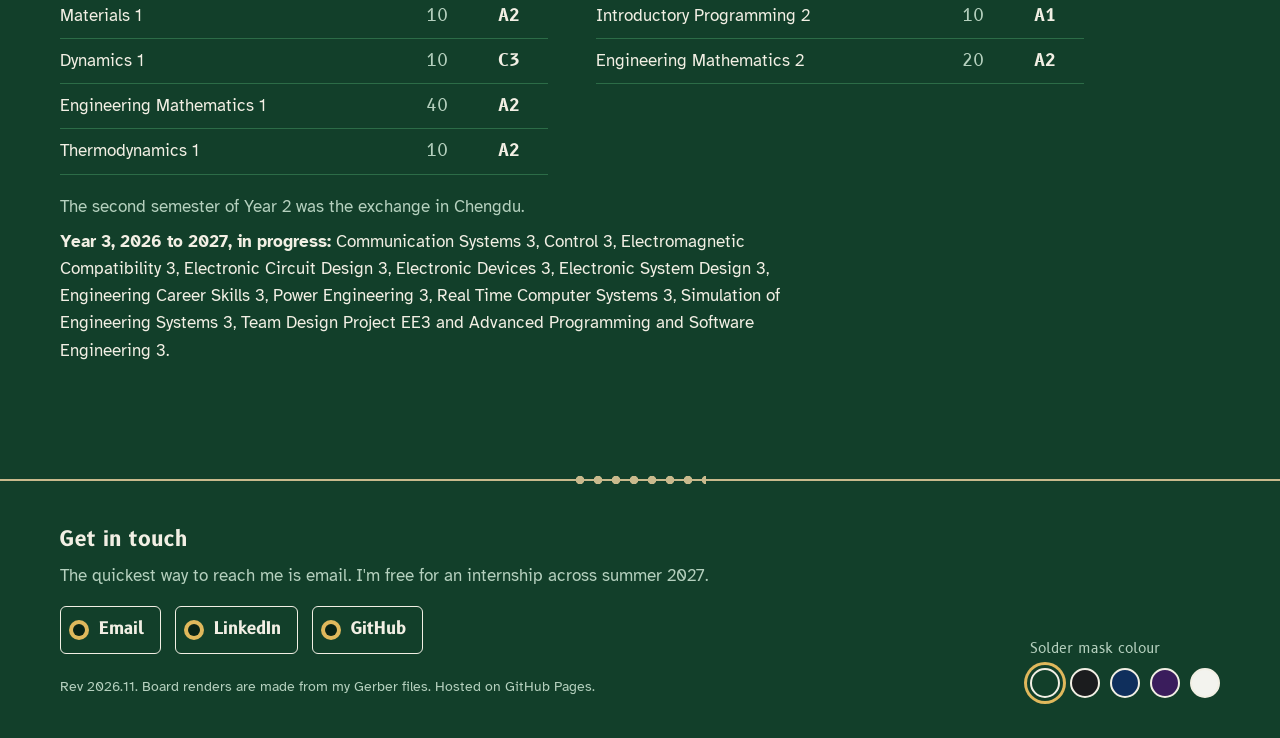
==== commit 6cc3be57: "Add the Lab 1 signal controller to the STM32 labs page" ====
--- a/index.html
+++ b/index.html
@@ -268,7 +268,7 @@
     <p class="lede">Smaller pieces of coursework, labs and earlier designs.</p>
     <ul class="rows">
 <li><div class="row"><span class="ref">R1</span><h3><a href="projects/heart-rate-monitor.html">Heart rate monitor</a></h3><p>A Year 2 team of four built a finger-clip pulse monitor on an LPC1768, with a band-pass amplifier, beat detection and an LED display.</p><a class="go" href="projects/heart-rate-monitor.html">Read more</a></div></li>
-<li><div class="row"><span class="ref">R2</span><h3><a href="projects/stm32-labs.html">STM32 lab programs</a></h3><p>Timers and PWM, an accelerometer over SPI and a temperature sensor over I2C, including shutdown mode.</p><a class="go" href="projects/stm32-labs.html">Read more</a></div></li>
+<li><div class="row"><span class="ref">R2</span><h3><a href="projects/stm32-labs.html">STM32 lab programs</a></h3><p>A three-mode signal generator, timers and PWM, an accelerometer over SPI and a temperature sensor over I2C.</p><a class="go" href="projects/stm32-labs.html">Read more</a></div></li>
 <li><div class="row"><span class="ref">R3</span><h3><a href="projects/tcad-pn-junction.html">p-n junction in Sentaurus TCAD</a></h3><p>A silicon junction simulated with and without recombination, and what the current curves show.</p><a class="go" href="projects/tcad-pn-junction.html">Read more</a></div></li>
 <li><div class="row"><span class="ref">R4</span><h3><a href="projects/signal-processing.html">Signal processing in Python</a></h3><p>Aliasing, AM modulation and a DFT written from its definition, checked against NumPy's FFT.</p><a class="go" href="projects/signal-processing.html">Read more</a></div></li>
 <li><div class="row"><span class="ref">R5</span><h3><a href="projects/ring-counter.html">Ring counter on a MAX 10 FPGA</a></h3><p>Logic built in Quartus, simulated, then clocked on the board from a push-button and a signal generator.</p><a class="go" href="projects/ring-counter.html">Read more</a></div></li>
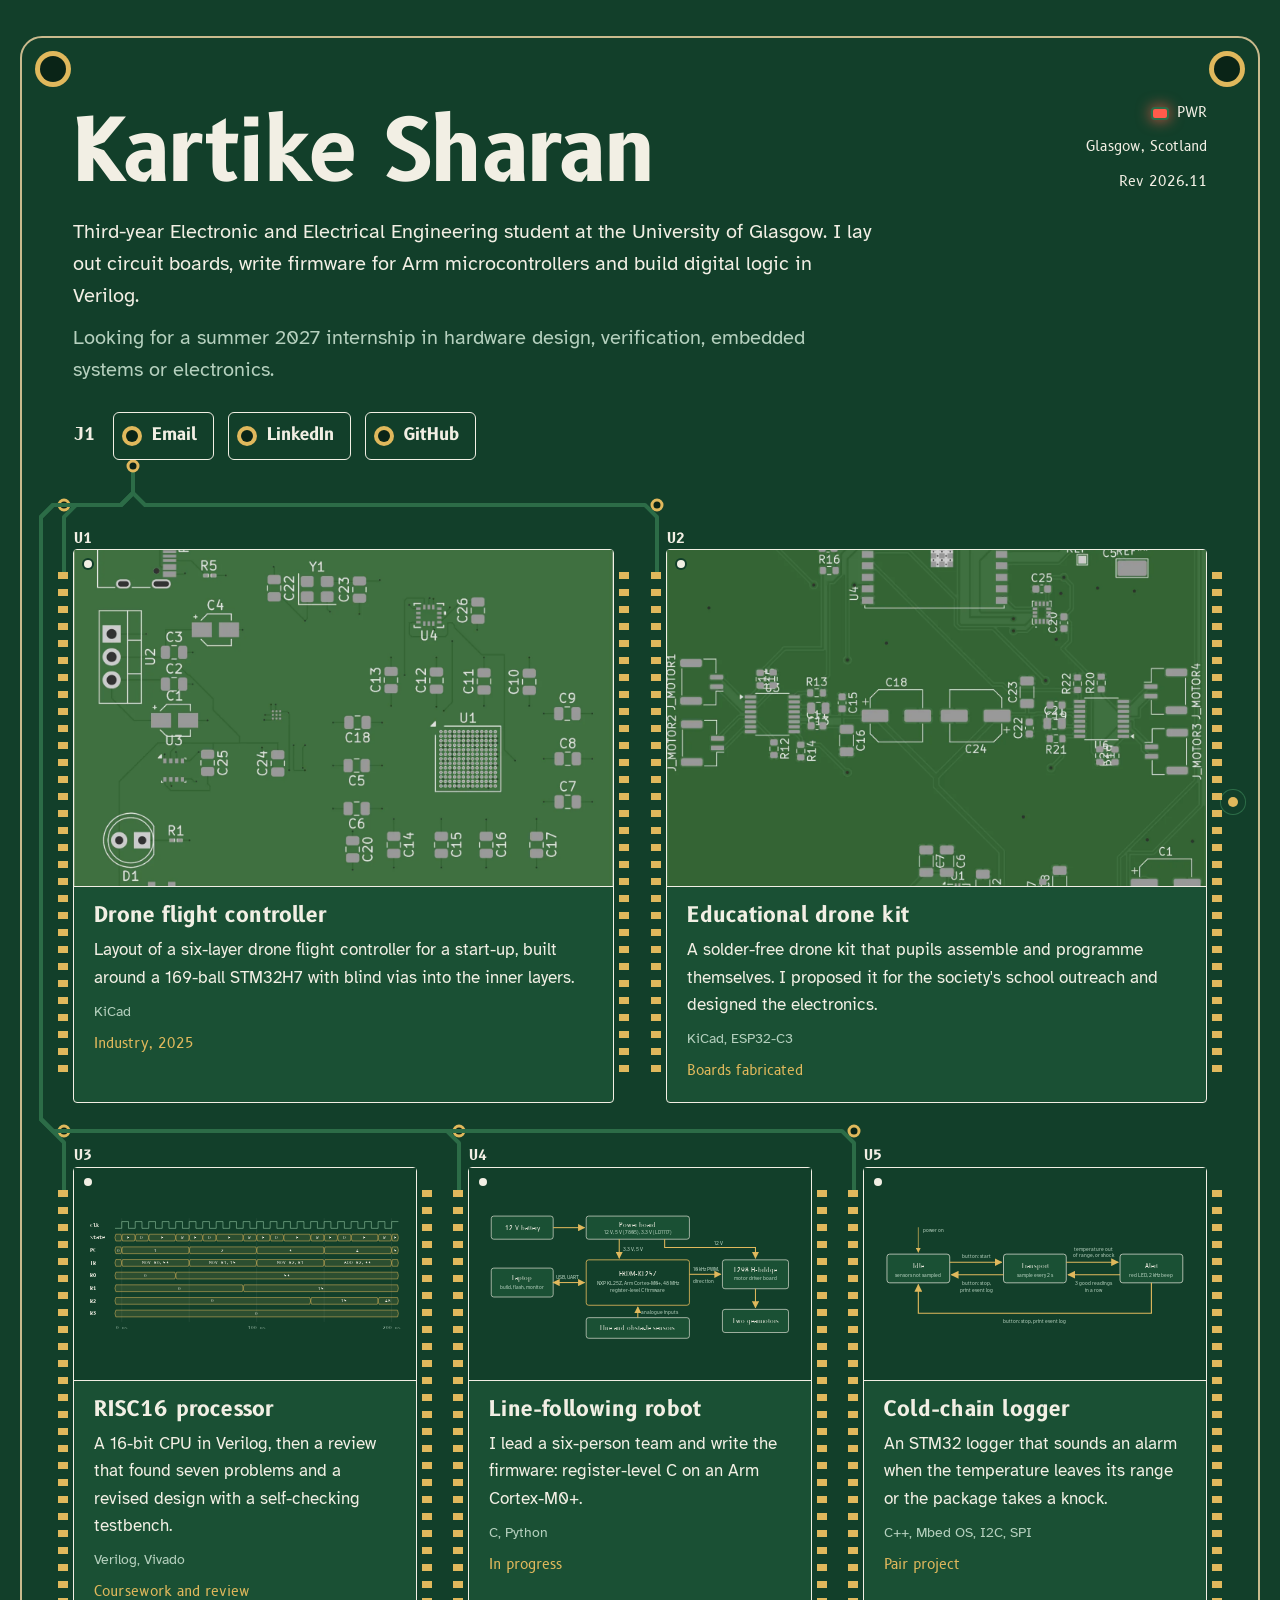
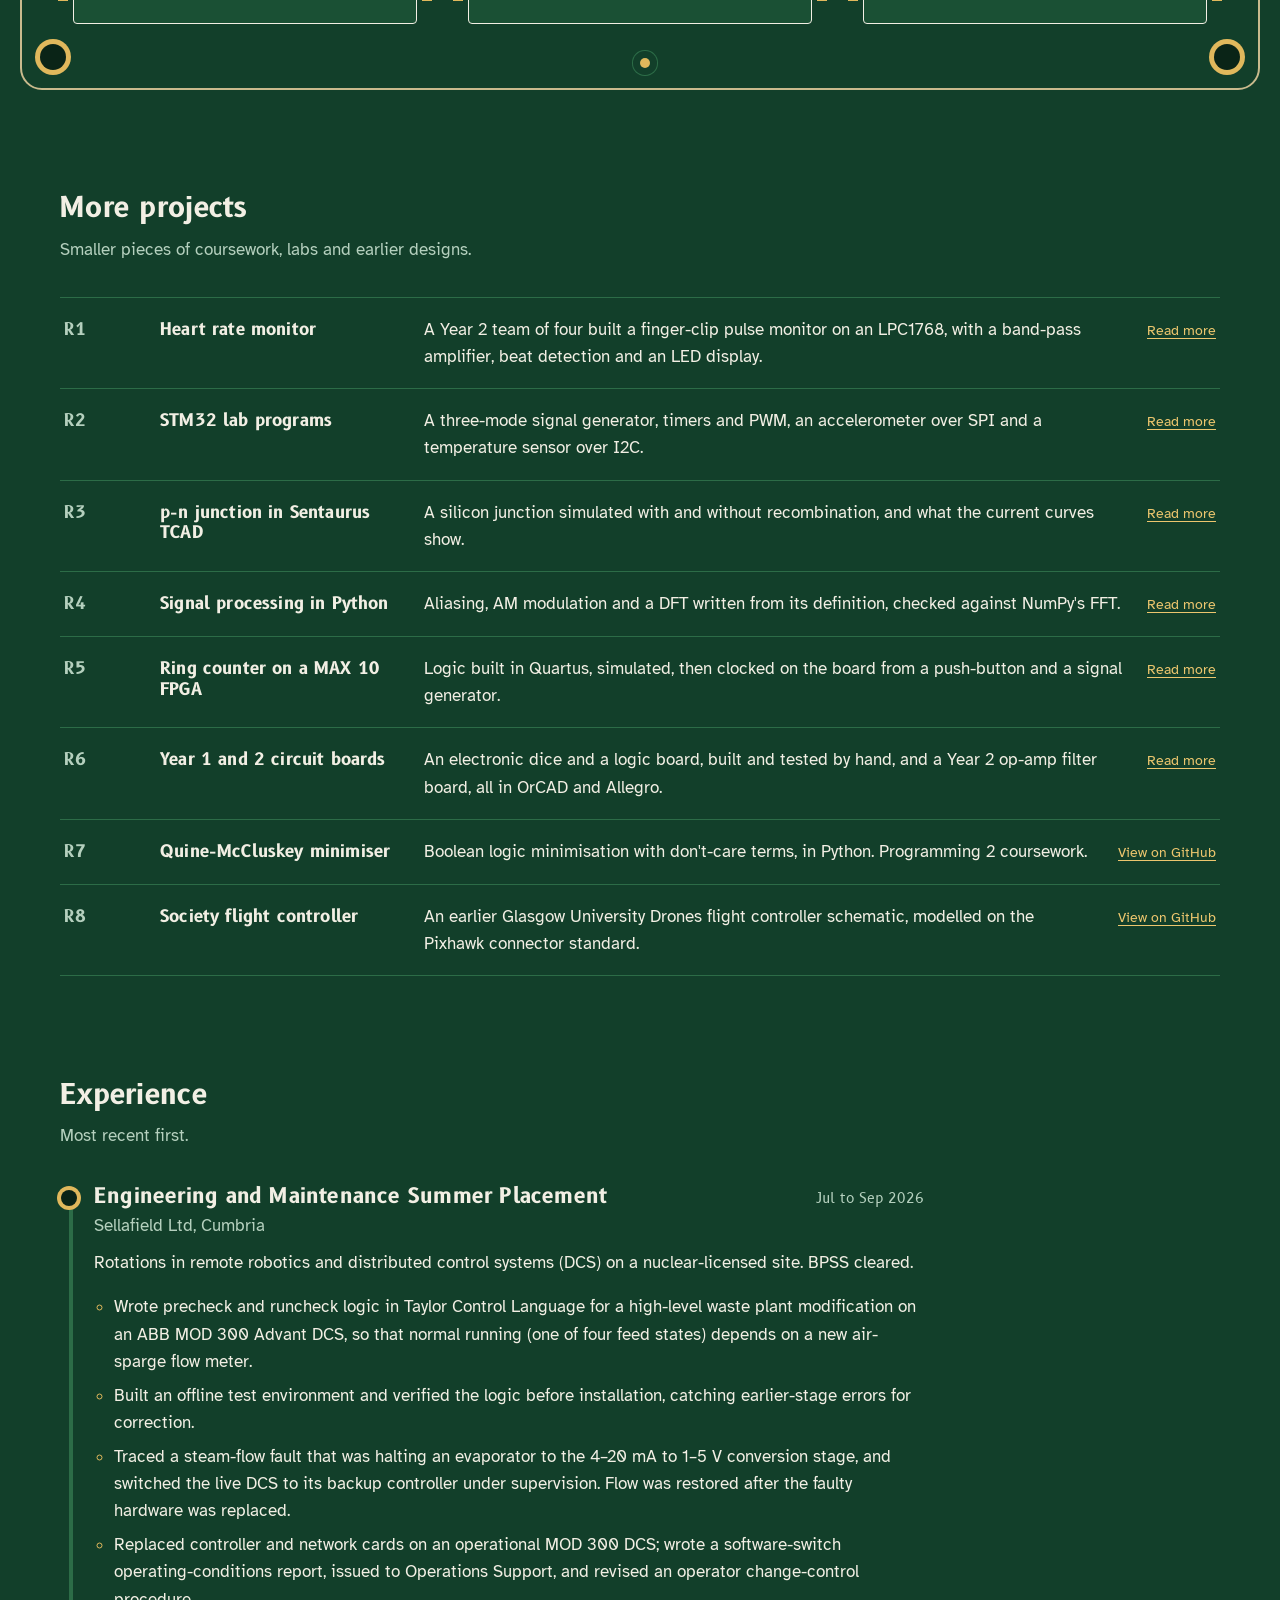
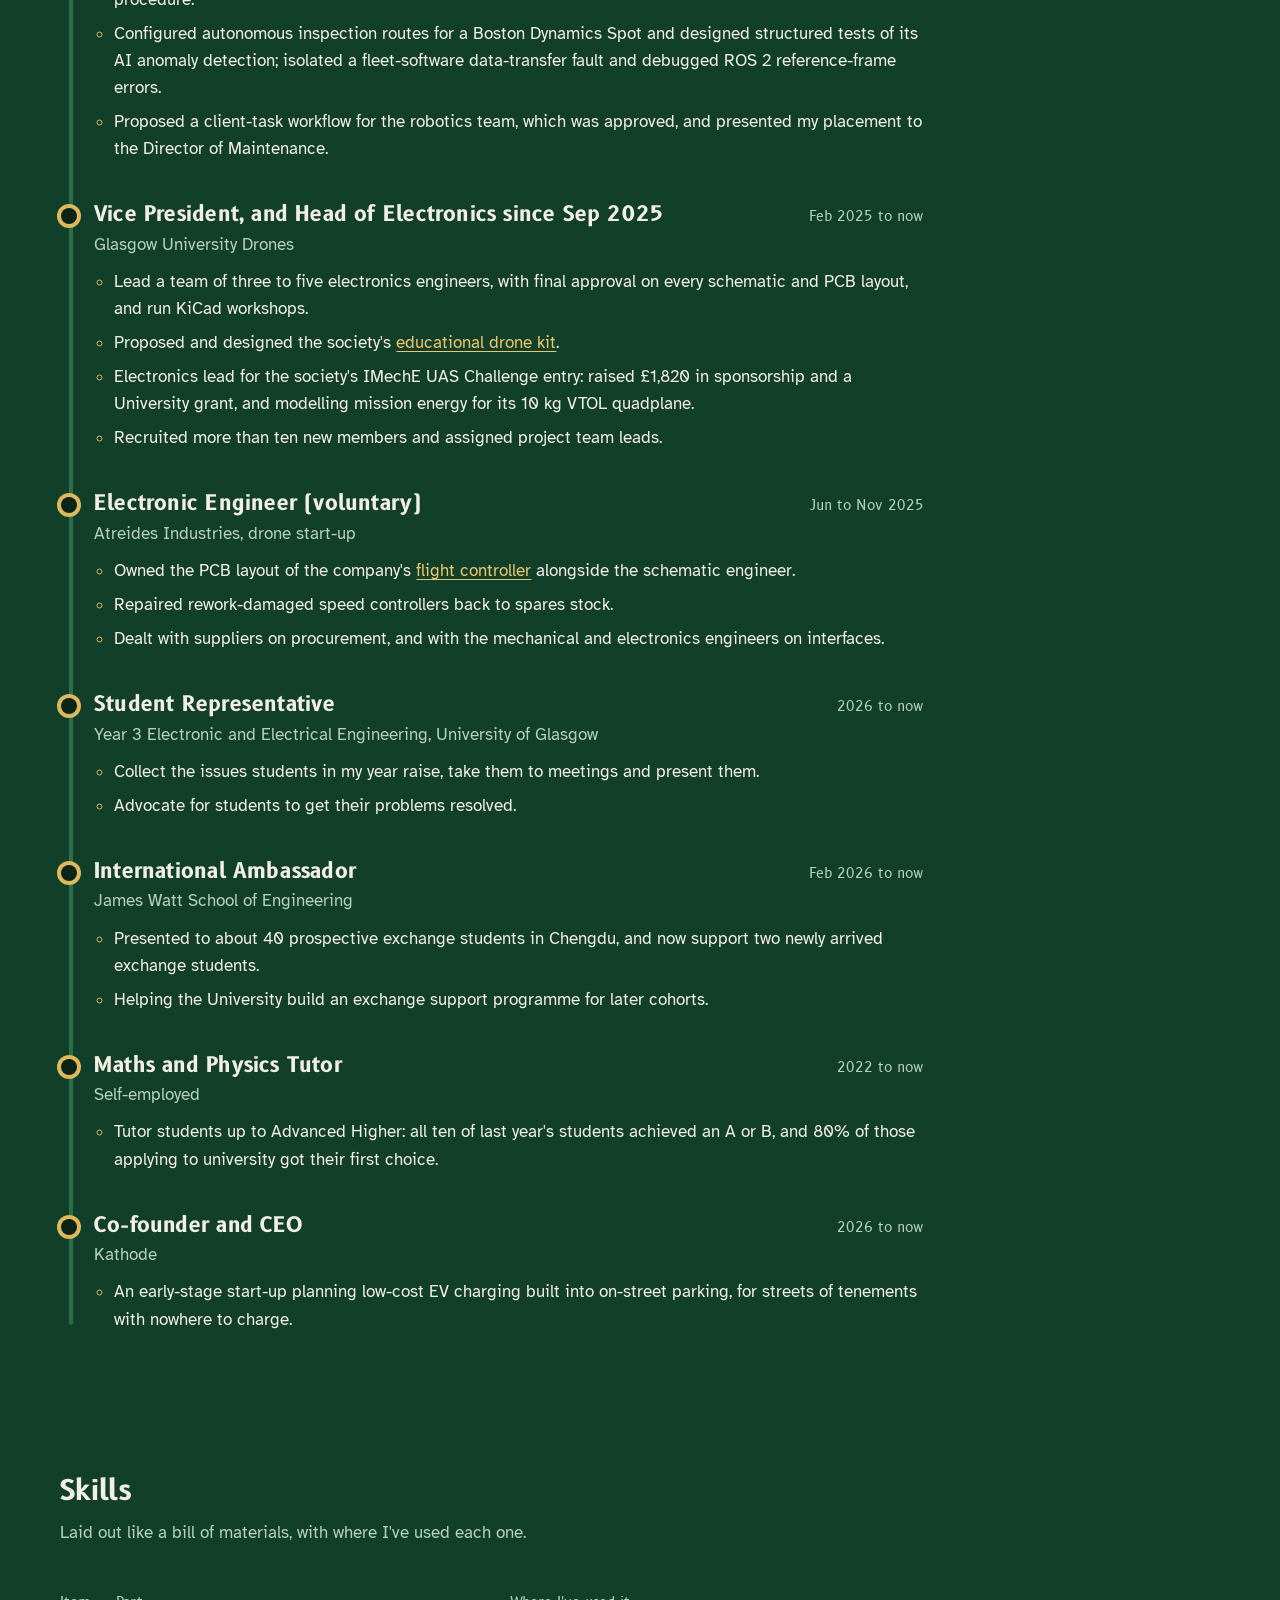
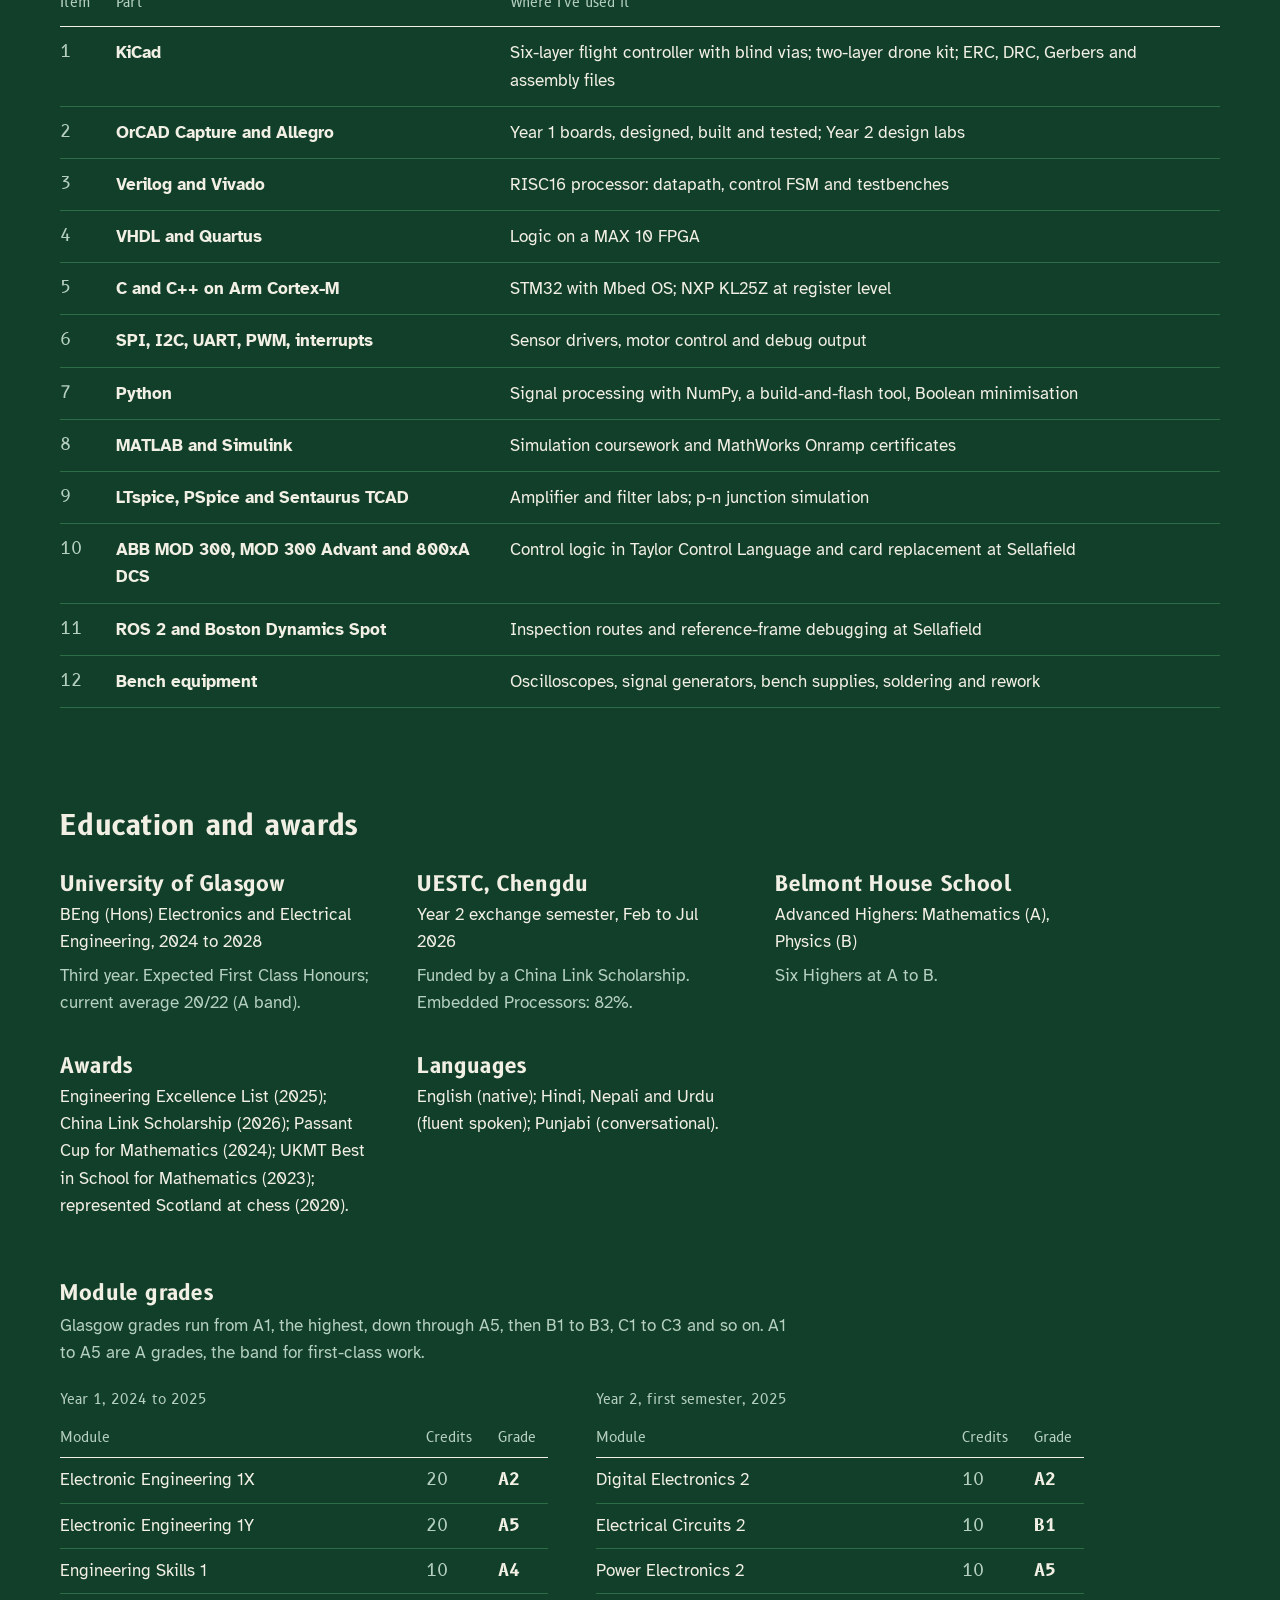
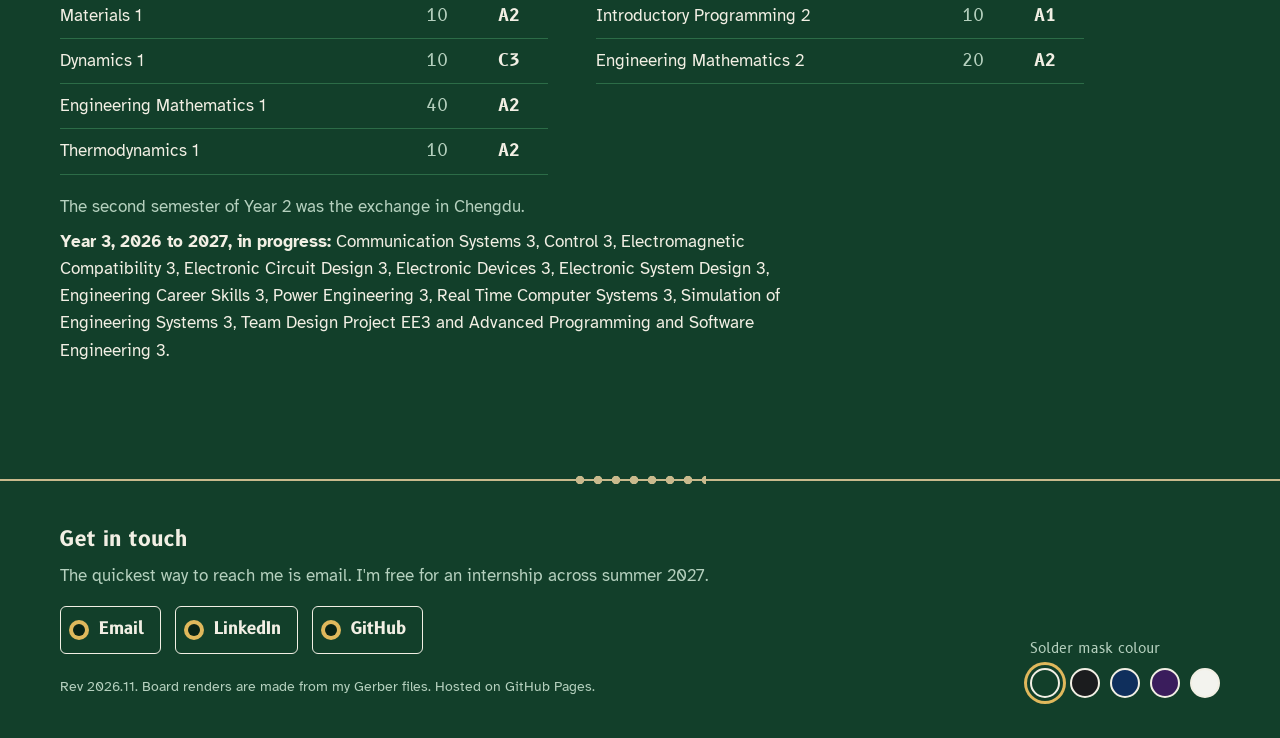
==== commit 50691c2c: "Add the Year 2 op-amp design lab board and a photo of the cold-chain logger" ====
--- a/index.html
+++ b/index.html
@@ -272,7 +272,7 @@
 <li><div class="row"><span class="ref">R3</span><h3><a href="projects/tcad-pn-junction.html">p-n junction in Sentaurus TCAD</a></h3><p>A silicon junction simulated with and without recombination, and what the current curves show.</p><a class="go" href="projects/tcad-pn-junction.html">Read more</a></div></li>
 <li><div class="row"><span class="ref">R4</span><h3><a href="projects/signal-processing.html">Signal processing in Python</a></h3><p>Aliasing, AM modulation and a DFT written from its definition, checked against NumPy's FFT.</p><a class="go" href="projects/signal-processing.html">Read more</a></div></li>
 <li><div class="row"><span class="ref">R5</span><h3><a href="projects/ring-counter.html">Ring counter on a MAX 10 FPGA</a></h3><p>Logic built in Quartus, simulated, then clocked on the board from a push-button and a signal generator.</p><a class="go" href="projects/ring-counter.html">Read more</a></div></li>
-<li><div class="row"><span class="ref">R6</span><h3><a href="projects/year1-pcbs.html">Year 1 circuit boards</a></h3><p>An electronic dice and a logic board, designed in OrCAD and Allegro, then built and tested by hand.</p><a class="go" href="projects/year1-pcbs.html">Read more</a></div></li>
+<li><div class="row"><span class="ref">R6</span><h3><a href="projects/year1-pcbs.html">Year 1 and 2 circuit boards</a></h3><p>An electronic dice and a logic board, built and tested by hand, and a Year 2 op-amp filter board, all in OrCAD and Allegro.</p><a class="go" href="projects/year1-pcbs.html">Read more</a></div></li>
 <li><div class="row"><span class="ref">R7</span><h3><a href="https://github.com/KartikeSharan/engineering-projects/tree/main/quine-mccluskey">Quine-McCluskey minimiser</a></h3><p>Boolean logic minimisation with don't-care terms, in Python. Programming 2 coursework.</p><a class="go" href="https://github.com/KartikeSharan/engineering-projects/tree/main/quine-mccluskey">View on GitHub</a></div></li>
 <li><div class="row"><span class="ref">R8</span><h3><a href="https://github.com/KartikeSharan/engineering-projects/tree/main/gud-flight-controller">Society flight controller</a></h3><p>An earlier Glasgow University Drones flight controller schematic, modelled on the Pixhawk connector standard.</p><a class="go" href="https://github.com/KartikeSharan/engineering-projects/tree/main/gud-flight-controller">View on GitHub</a></div></li>
     </ul>
